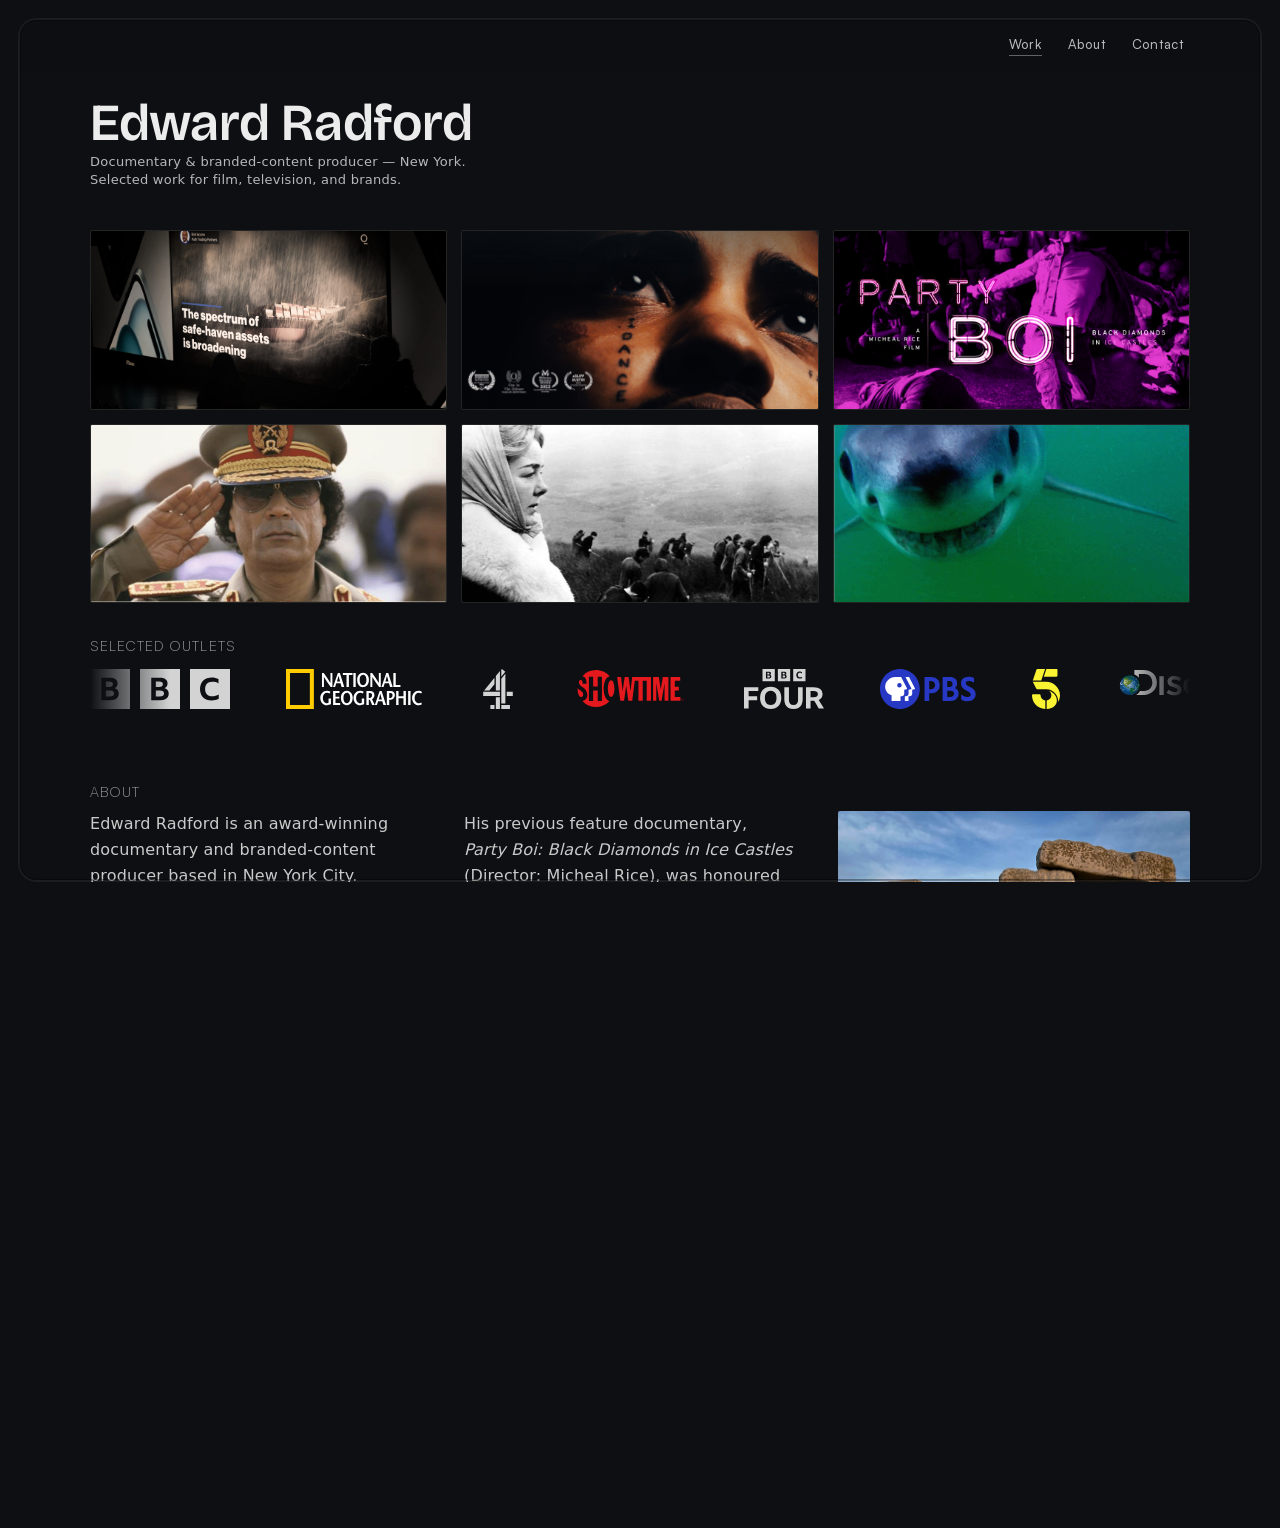
==== index.html @ fe296f5e "Add SEO basics: meta tags, OG card, favicon, sitemap, robots, Schema.org - Title tag now descriptive" ====
<!doctype html>
<html lang="en">
<head>
  <meta charset="utf-8" />
  <meta name="viewport" content="width=device-width, initial-scale=1" />

  <title>Edward Radford — Documentary &amp; Branded-Content Producer</title>
  <meta name="description" content="Edward Radford is an award-winning documentary and branded-content producer based in New York City. Selected work for BBC, National Geographic, Channel 4, Showtime, PBS, Bloomberg and others.">
  <meta name="author" content="Edward Radford">

  <link rel="canonical" href="https://edwardradford.com/">

  <!-- Open Graph -->
  <meta property="og:type" content="website">
  <meta property="og:site_name" content="Edward Radford">
  <meta property="og:title" content="Edward Radford — Documentary &amp; Branded-Content Producer">
  <meta property="og:description" content="Award-winning documentary and branded-content producer based in New York City. Selected work for BBC, National Geographic, Channel 4, Showtime, PBS, Bloomberg and others.">
  <meta property="og:url" content="https://edwardradford.com/">
  <meta property="og:image" content="https://edwardradford.com/assets/edward-portrait.jpg">
  <meta property="og:image:width" content="2887">
  <meta property="og:image:height" content="2861">
  <meta property="og:image:alt" content="Edward Radford">

  <!-- Twitter / X -->
  <meta name="twitter:card" content="summary_large_image">
  <meta name="twitter:title" content="Edward Radford — Documentary &amp; Branded-Content Producer">
  <meta name="twitter:description" content="Award-winning documentary and branded-content producer based in New York City.">
  <meta name="twitter:image" content="https://edwardradford.com/assets/edward-portrait.jpg">

  <!-- Favicon -->
  <link rel="icon" type="image/svg+xml" href="assets/favicon.svg">

  <!-- Structured data: Person -->
  <script type="application/ld+json">
  {
    "@context": "https://schema.org",
    "@type": "Person",
    "name": "Edward Radford",
    "jobTitle": "Documentary and branded-content producer",
    "url": "https://edwardradford.com/",
    "image": "https://edwardradford.com/assets/edward-portrait.jpg",
    "address": {
      "@type": "PostalAddress",
      "addressLocality": "New York",
      "addressRegion": "NY",
      "addressCountry": "US"
    },
    "sameAs": [
      "https://www.imdb.com/name/nm2208885/",
      "https://www.linkedin.com/in/edward-radford-nyc/"
    ]
  }
  </script>

  <link rel="preconnect" href="https://fonts.googleapis.com">
  <link rel="preconnect" href="https://fonts.gstatic.com" crossorigin>
  <link href="https://fonts.googleapis.com/css2?family=Bricolage+Grotesque:opsz,wght@12..96,200..800&display=swap" rel="stylesheet">
  <link rel="stylesheet" href="site.css" />

</head>

<body>
  <header class="site-header">
    <div class="site-header__inner">
      <nav class="site-nav" aria-label="Primary">
        <a href="#work" class="is-active">Work</a>
        <a href="#about">About</a>
        <a href="#contact">Contact</a>
      </nav>
    </div>
  </header>

  <main class="page">
    <section class="hero" id="work">
      <h1 class="hero-title">Edward Radford</h1>
      <p class="hero-sub">Documentary &amp; branded-content producer — New York.</p>
      <p class="hero-sub">Selected work for film, television, and brands.</p>
    </section>

    <section class="mosaic" id="mosaic" aria-label="Work mosaic"></section>


    <section class="boast" aria-label="Selected outlets">
      <h2 class="section-title">Selected outlets</h2>

      <div class="logo-marquee">
        <div class="logo-marquee__track">
          <ul class="logo-marquee__list" aria-label="Selected outlets list">
            <li><img src="assets/svg/bbc.svg" alt="BBC"></li>
            <li><img class="logo--keep-color" src="assets/svg/nat-geo.svg" alt="National Geographic"></li>
            <li><img src="assets/svg/channel4.svg" alt="Channel 4"></li>
            <li><img class="logo--keep-color" src="assets/svg/showtime.svg" alt="Showtime"></li>
            <li><img src="assets/svg/bbc-four.svg" alt="BBC Four"></li>
            <li><img class="logo--keep-color" src="assets/svg/pbs.svg" alt="PBS"></li>
            <li><img class="logo--keep-color" src="assets/svg/channel-5-uk.svg" alt="Channel 5"></li>
            <li><img class="logo--keep-color" src="assets/svg/discovery.svg" alt="Discovery"></li>
            <li><img class="logo--sm" src="assets/svg/abc-australia.svg" alt="ABC Australia"></li>
            <li><img src="assets/svg/bloomberg.svg" alt="Bloomberg"></li>
          </ul>
          <ul class="logo-marquee__list" aria-hidden="true">
            <li><img src="assets/svg/bbc.svg" alt=""></li>
            <li><img class="logo--keep-color" src="assets/svg/nat-geo.svg" alt=""></li>
            <li><img src="assets/svg/channel4.svg" alt=""></li>
            <li><img class="logo--keep-color" src="assets/svg/showtime.svg" alt=""></li>
            <li><img src="assets/svg/bbc-four.svg" alt=""></li>
            <li><img class="logo--keep-color" src="assets/svg/pbs.svg" alt=""></li>
            <li><img class="logo--keep-color" src="assets/svg/channel-5-uk.svg" alt=""></li>
            <li><img class="logo--keep-color" src="assets/svg/discovery.svg" alt=""></li>
            <li><img class="logo--sm" src="assets/svg/abc-australia.svg" alt=""></li>
            <li><img src="assets/svg/bloomberg.svg" alt=""></li>
          </ul>
        </div>
      </div>
    </section>

    <section class="section" id="about">
      <h2 class="section-title">About</h2>

      <div class="about-layout">
        <div class="about-text about-columns">
          <p class="section-body">Edward Radford is an award-winning documentary and branded-content producer based in New York City.</p>

          <p class="section-body">Most recently, his creative for Bloomberg Media Studios was recognized by the Financial Communications Society with its Gold Award for Best Branded Content.</p>

          <p class="section-body">He produced <em>BLACK AS U R</em> (Executive Producer: Billy Porter), Micheal Rice’s kaleidoscopic journey through the fault lines of race, gender and sexuality in America. The film received, among other honours, the inaugural Out in the Silence Award at Frameline 46, the ’Panavision Award for Outstanding Feature’  at the 4th Micheaux Film Festival, and the Chevrolet Changemaker Award at the 34th NewFest Film Festival.</p>

          <p class="section-body">His previous feature documentary, <em>Party Boi: Black Diamonds in Ice Castles</em> (Director: Micheal Rice), was honoured with the Programmers’ Award for Best Documentary Feature at the 28th Pan-African Arts &amp; Film Festival, as well as a Mayoral Citation from the City of Baltimore.</p>

          <p class="section-body">Prior to focusing on producing, he was one of London’s first-call editors and a sought-after director of photography. He edited the BBC4 <em>Storyville</em> feature documentaries <em>Black Beach</em> and <em>Mad Dog</em> (Director: Christopher Olgiati). <em>Endgames of a Psychopath</em> (Channel 4, Director: Paddy Wivell), which he both photographed and edited, received a five-star review from <em>The Times</em>.</p>
        </div>

        <figure class="about-portrait">
          <img src="assets/edward-portrait.jpg" alt="Edward Radford at Stonehenge">
        </figure>
      </div>
    </section>

    <section class="section" id="contact">
      <h2 class="section-title">Contact</h2>
      <ul class="contact-list" aria-label="Profile links">
        <li><a href="https://www.imdb.com/name/nm2208885/" target="_blank" rel="noopener noreferrer">IMDb</a></li>
        <li><a href="https://www.linkedin.com/in/edward-radford-nyc/" target="_blank" rel="noopener noreferrer">LinkedIn</a></li>
      </ul>
    </section>
  </main>

  <script src="mosaic.js"></script>

 <script>
  (() => {
    const navLinks = Array.from(document.querySelectorAll('.site-nav a[href^="#"]'));
    const sections = navLinks
      .map(a => document.querySelector(a.getAttribute("href")))
      .filter(Boolean);

    if (!navLinks.length || !sections.length) return;

    const setActive = (id) => {
      navLinks.forEach(a => {
        a.classList.toggle("is-active", a.getAttribute("href") === `#${id}`);
      });
    };

    // Force scroll + immediate highlight on click
    navLinks.forEach(a => {
      a.addEventListener("click", (e) => {
        const sel = a.getAttribute("href");
        const target = document.querySelector(sel);
        if (!target) return;

        e.preventDefault();
        setActive(target.id); // <-- immediate
        target.scrollIntoView({ behavior: "smooth", block: "start" });
        history.pushState(null, "", sel);
      });
    });

    // Observer updates highlight while scrolling
    const io = new IntersectionObserver((entries) => {
      const visible = entries
        .filter(e => e.isIntersecting)
        .sort((a,b) => b.intersectionRatio - a.intersectionRatio)[0];

      if (visible?.target?.id) setActive(visible.target.id);
    }, {
      threshold: [0.05, 0.15, 0.3],
      rootMargin: "-15% 0px -70% 0px"
    });

    sections.forEach(s => io.observe(s));

    // initial state based on hash or default
    const initial = (location.hash && document.querySelector(location.hash)?.id) || sections[0].id;
    setActive(initial);
  })();
</script>

<div class="clip-modal" id="clipModal" aria-hidden="true">
  <div class="clip-backdrop" data-clip-close></div>

  <div class="clip-panel" role="dialog" aria-modal="true" aria-label="Clip">
    <button class="clip-x" type="button" aria-label="Close clip" data-clip-close>X</button>
    <div class="clip-media" id="clipMedia"></div>
  </div>
</div>

</body>
</html>
---- site.css ----
/* ==========================================================================
   Edward Radford — site.css (cleaned + conflict-free, Dec 2025)
   Mosaic tiles + spill-down drawers + sticky nav + inset matte frame
   ========================================================================== */

/* -----------------------------
   Klim trial fonts — for design exploration only.
   DO NOT deploy to live site; trial licence forbids production use.
   Remove these @font-face blocks before pushing to GitHub.
   ----------------------------- */
@font-face{
  font-family: "Test Untitled Sans";
  src: url("assets/fonts/trials/test-untitled-sans-vf-roman.woff2") format("woff2-variations");
  font-weight: 100 900;
  font-style: normal;
  font-display: swap;
}
@font-face{
  font-family: "Test Untitled Sans";
  src: url("assets/fonts/trials/test-untitled-sans-vf-italic.woff2") format("woff2-variations");
  font-weight: 100 900;
  font-style: italic;
  font-display: swap;
}
@font-face{
  font-family: "Test Family";
  src: url("assets/fonts/trials/test-family-vf-roman.woff2") format("woff2-variations");
  font-weight: 100 900;
  font-style: normal;
  font-display: swap;
}
@font-face{
  font-family: "Test Family";
  src: url("assets/fonts/trials/test-family-vf-italic.woff2") format("woff2-variations");
  font-weight: 100 900;
  font-style: italic;
  font-display: swap;
}
@font-face{
  font-family: "Test Geograph";
  src: url("assets/fonts/trials/test-geograph-vf-roman.woff2") format("woff2-variations");
  font-weight: 100 900;
  font-style: normal;
  font-display: swap;
}
@font-face{
  font-family: "Test Geograph";
  src: url("assets/fonts/trials/test-geograph-vf-italic.woff2") format("woff2-variations");
  font-weight: 100 900;
  font-style: italic;
  font-display: swap;
}
@font-face{
  font-family: "Test Die Grotesk";
  src: url("assets/fonts/trials/test-die-grotesk-vf-roman.woff2") format("woff2-variations");
  font-weight: 100 900;
  font-style: normal;
  font-display: swap;
}
@font-face{
  font-family: "Test Die Grotesk";
  src: url("assets/fonts/trials/test-die-grotesk-vf-italic.woff2") format("woff2-variations");
  font-weight: 100 900;
  font-style: italic;
  font-display: swap;
}

/* Söhne — static individual weights (no variable trial available) */
@font-face{
  font-family: "Test Söhne";
  src: url("assets/fonts/trials/test-soehne-extraleicht.woff2") format("woff2");
  font-weight: 200;
  font-style: normal;
  font-display: swap;
}
@font-face{
  font-family: "Test Söhne";
  src: url("assets/fonts/trials/test-soehne-leicht.woff2") format("woff2");
  font-weight: 300;
  font-style: normal;
  font-display: swap;
}
@font-face{
  font-family: "Test Söhne";
  src: url("assets/fonts/trials/test-soehne-buch.woff2") format("woff2");
  font-weight: 400;
  font-style: normal;
  font-display: swap;
}
@font-face{
  font-family: "Test Söhne";
  src: url("assets/fonts/trials/test-soehne-kraftig.woff2") format("woff2");
  font-weight: 500;
  font-style: normal;
  font-display: swap;
}
@font-face{
  font-family: "Test Söhne";
  src: url("assets/fonts/trials/test-soehne-halbfett.woff2") format("woff2");
  font-weight: 600;
  font-style: normal;
  font-display: swap;
}
@font-face{
  font-family: "Test Söhne";
  src: url("assets/fonts/trials/test-soehne-dreiviertelfett.woff2") format("woff2");
  font-weight: 700;
  font-style: normal;
  font-display: swap;
}

/* Founders Grotesk — display version, static individual weights */
@font-face{
  font-family: "Test Founders Grotesk";
  src: url("assets/fonts/trials/test-founders-grotesk-regular.woff2") format("woff2");
  font-weight: 400;
  font-style: normal;
  font-display: swap;
}
@font-face{
  font-family: "Test Founders Grotesk";
  src: url("assets/fonts/trials/test-founders-grotesk-medium.woff2") format("woff2");
  font-weight: 500;
  font-style: normal;
  font-display: swap;
}
@font-face{
  font-family: "Test Founders Grotesk";
  src: url("assets/fonts/trials/test-founders-grotesk-semibold.woff2") format("woff2");
  font-weight: 600;
  font-style: normal;
  font-display: swap;
}
@font-face{
  font-family: "Test Founders Grotesk";
  src: url("assets/fonts/trials/test-founders-grotesk-bold.woff2") format("woff2");
  font-weight: 700;
  font-style: normal;
  font-display: swap;
}

/* -----------------------------
   Fonts (self-hosted, variable WOFF2)
   ----------------------------- */
@font-face{
  font-family: "Satoshi";
  src: url("assets/fonts/Satoshi_Complete/Fonts/WEB/fonts/Satoshi-Variable.woff2") format("woff2-variations");
  font-weight: 300 900;
  font-style: normal;
  font-display: swap;
}

@font-face{
  font-family: "Satoshi";
  src: url("assets/fonts/Satoshi_Complete/Fonts/WEB/fonts/Satoshi-VariableItalic.woff2") format("woff2-variations");
  font-weight: 300 900;
  font-style: italic;
  font-display: swap;
}

@font-face{
  font-family: "General Sans";
  src: url("assets/fonts/GeneralSans_Complete/Fonts/WEB/fonts/GeneralSans-Variable.woff2") format("woff2-variations");
  font-weight: 200 700;
  font-style: normal;
  font-display: swap;
}

@font-face{
  font-family: "General Sans";
  src: url("assets/fonts/GeneralSans_Complete/Fonts/WEB/fonts/GeneralSans-VariableItalic.woff2") format("woff2-variations");
  font-weight: 200 700;
  font-style: italic;
  font-display: swap;
}

:root{
  --bg: #0e0f12;
  --ink: rgba(255,255,255,.92);
  --muted: rgba(255,255,255,.70);

  --line: rgba(255,255,255,.10);
  --lineSoft: rgba(255,255,255,.06);
  --glow: rgba(255,255,255,.18);

  --radius: 18px;
  --tileRadius: 2px;

  /* divider fade */
  --ruleA: rgba(255,255,255,.06);
  --ruleB: rgba(255,255,255,0);
}

/* Base */
html, body{
  background: var(--bg);
  color: var(--ink);
}

html{ scroll-behavior: smooth; }

body{
  margin: 0;
  padding: 18px; /* matches frame inset */
  font-family: ui-sans-serif, system-ui, -apple-system, Segoe UI, Roboto, Helvetica, Arial;
  letter-spacing: .01em;
}

/* Inset “matte” frame ON TOP */
body::after{
  content:"";
  position: fixed;
  inset: 18px;
  border-radius: var(--radius);
  pointer-events: none;
  z-index: 9999;

  box-shadow:
    0 0 0 9999px var(--bg),                 /* matte */
    inset 0 0 0 1px rgba(255,255,255,.08),  /* inner highlight */
    inset 0 0 0 2px rgba(0,0,0,.35);        /* subtle depth */
  border: 1px solid rgba(255,255,255,.06);
}

/* Keep anchor targets from hiding under sticky header */
#work, #about, #contact{ scroll-margin-top: 92px; }

/* Page width (aligns nav + mosaic) */
.page{
  max-width: 1100px;
  margin: 0 auto;
}

/* =========================================================================
   Sticky header (right-aligned nav)
   ========================================================================= */
.site-header{
  position: sticky;
  top: 18px;   /* match your inset/padding */
  z-index: 40;

  width: 100%;
  margin: 0 0 8px;
  padding: 12px 0;

  background: rgba(14,15,18,.70);
  backdrop-filter: blur(10px);
  -webkit-backdrop-filter: blur(10px);

  border: 0;           /* no box border */
  border-radius: 0;    /* no rounding */
}

.site-header__inner{
  max-width: 1100px;
  margin: 0 auto;
  display: flex;
  align-items: center;
  justify-content: flex-end;
  padding: 0; /* aligns right edge with mosaic */
}

.site-nav{
  display: flex;
  gap: 14px;
}

.site-nav a{
  font-family: "Satoshi", system-ui, -apple-system, "SF Pro Display", Helvetica, Arial, sans-serif;
  color: rgba(255,255,255,.72);
  text-decoration: none;
  font-size: 13px;
  font-weight: 450;
  letter-spacing: .06em;
  padding: 6px 6px;
  border-radius: 10px;
  position: relative;
}

.site-nav a:hover,
.site-nav a:focus-visible{
  color: rgba(255,255,255,.92);
  outline: none;
  background: rgba(255,255,255,.06);
}

/* Active nav underline (subtle) */
.site-nav a.is-active::after{
  content:"";
  position: absolute;
  left: 6px;
  right: 6px;
  bottom: 3px;
  height: 1px;
  background: rgba(255,255,255,.35);
}

/* =========================================================================
   Slim hero
   ========================================================================= */
.hero{
  padding: 18px 0 10px;
}

.hero-title{
  /* "Test Founders Grotesk" loads locally only (trial — gitignored).
     Live site falls through to Bricolage Grotesque (Google Fonts). */
  font-family: "Test Founders Grotesk", "Bricolage Grotesque", system-ui, -apple-system, "SF Pro Display", Helvetica, Arial, sans-serif;
  font-size: clamp(36px, 5.5vw, 52px);
  font-weight: 600;
  font-style: normal;
  letter-spacing: -.005em;
  line-height: 1.0;
  margin: 0 0 4px;
}

.hero-sub{
  margin: 0;
  color: rgba(255,255,255,.70);
  font-size: 13px;
  letter-spacing: .02em;
  line-height: 1.35;
}

/* =========================================================================
   Mosaic grid
   ========================================================================= */
.mosaic{
  max-width: 1100px;
  margin: 0 auto;
  padding: 32px 0 10px;

  display: grid;
  grid-template-columns: repeat(3, 1fr);
  gap: 14px;
}

.tile{
  position: relative;
  display: block;
  border-radius: var(--tileRadius);
  overflow: hidden;
  text-decoration: none;
  color: var(--ink);

  background: #111;
  border: 1px solid rgba(255,255,255,.08);
  aspect-ratio: 2 / 1;

  transform: none; /* no “breathing” */
  transition: border-color 180ms ease;
}

.tile:hover{ border-color: rgba(255,255,255,.16); }

.tile[aria-expanded="true"]{
  border-color: rgba(255,255,255,.32);
  box-shadow:
    0 0 0 1px rgba(255,255,255,.18),
    0 0 26px var(--glow),
    0 22px 70px rgba(0,0,0,.62);
}

.tile:focus-visible{
  outline: 2px solid rgba(255,255,255,.60);
  outline-offset: 3px;
}

.tile-img{
  position: absolute;
  inset: 0;
  background-size: cover;
  background-position: center;
  filter: saturate(1) contrast(1); /* neutral */
  transform: none;
}

/* Optional overlay/text (currently off; you’ll bake into GIFs) */
.tile-shade{ display:none; }
.tile-meta{ display:none; }

/* =========================================================================
   Drawer (spill-down)
   ========================================================================= */
.drawer{
  grid-column: 1 / -1;
  border-radius: var(--radius);
  border: 1px solid var(--line);
  background: linear-gradient(180deg, rgba(255,255,255,.06), rgba(255,255,255,.035));
  overflow: hidden;

  max-height: 0;
  opacity: 0;
  transform: translateY(-8px);
  transition:
    max-height 280ms ease,
    opacity 220ms ease,
    transform 220ms ease;
  position: relative;
}

.drawer.is-open{
  max-height: 1400px;
  opacity: 1;
  transform: translateY(0);
}

.drawer-inner{
  display: block;
  padding: 18px 18px 16px;
  position: relative;
}

/* Drawer title (Satoshi headings consistency) */
.drawer-title{
  font-family: "Satoshi", system-ui, -apple-system, "SF Pro Display", Helvetica, Arial, sans-serif;
  margin: 0 0 12px;
  font-size: 24px;
  font-weight: 300;
  letter-spacing: .02em;
  text-shadow: 0 0 18px rgba(255,255,255,.10);
}

/* Drawer columns (adaptive) */
.drawer-cols{
  display: grid;
  gap: 12px 14px;
}

.drawer-cols.cols-1{ grid-template-columns: 1fr; }
.drawer-cols.cols-2{ grid-template-columns: 0.9fr 1.1fr; }
.drawer-cols.cols-3{ grid-template-columns: 0.9fr 1.2fr 1fr; }

.drawer-panel{
  border: 0;
  border-radius: 0;
  background: transparent;
  padding: 6px 0 0;
}

.panel-title{
  font-family: "Satoshi", system-ui, -apple-system, "SF Pro Display", Helvetica, Arial, sans-serif;
  font-size: 12px;
  text-transform: uppercase;
  letter-spacing: .08em;
  color: rgba(255,255,255,.50);
  margin-bottom: 8px;
}

/* Subtle vertical dividers between panels (desktop only) */
@media (min-width: 901px){
  .drawer-cols{ gap: 0; }
  .drawer-panel{ padding: 6px 16px 0; }
  .drawer-panel + .drawer-panel{ border-left: 1px solid rgba(255,255,255,.10); }
  .drawer-panel:first-child{ padding-left: 0; }
  .drawer-panel:last-child{ padding-right: 0; }
}

/* =========================================================================
   Left meta + broadcaster logos
   ========================================================================= */
.meta-stack{
  display: flex;
  flex-direction: column;
  gap: 10px;
  align-items: flex-start;
}

.broadcaster-logos{
  display: flex;
  gap: 12px;
  align-items: center;
  flex-wrap: wrap;
}

.broadcaster-logo{
  display: block;
  height: 35px;
  width: auto;
  max-width: 180px;
  object-fit: contain;
  opacity: .92;
}

/* Per-logo sizing modifiers */
.broadcaster-logo.logo--xs{ height: 22px; max-width: 130px; }
.broadcaster-logo.logo--sm{ height: 26px; max-width: 150px; }
.broadcaster-logo.logo--lg{ height: 40px; max-width: 200px; }


.meta-row{
  display: flex;
  align-items: baseline;
  gap: 8px;
  color: rgba(255,255,255,.80);
  font-size: 14px;
}
.meta-item{
  color: rgba(255,255,255,.88);
  font-size: 14px;
}
.meta-dot{
  color: rgba(255,255,255,.35);
}

/* =========================================================================
   Credits
   ========================================================================= */
.credits{
  margin-top: 12px;
  padding-top: 0;
  border-top: 0;
}

.credit{ margin-top: 10px; }

.credit-k{
  font-family: "Satoshi", system-ui, -apple-system, "SF Pro Display", Helvetica, Arial, sans-serif;
  font-size: 12px;
  text-transform: uppercase;
  letter-spacing: .08em;
  color: rgba(255,255,255,.50);
  margin-bottom: 4px;
}

.credit-v{
  font-size: 14px;
  line-height: 1.35;
  color: rgba(255,255,255,.90);
}

.credit-v .credit-line{
  margin: 2px 0;
  line-height: 1.2;
}
.credit-v .credit-line:first-child{ margin-top: 0; }

/* =========================================================================
   Awards / Press lists (fade dividers)
   ========================================================================= */
.drawer-list{
  margin: 6px 0 0;
  padding-left: 0;
  list-style: none;
}

/* remove legacy borders */
.drawer-list li{ border-top: 0 !important; }

.drawer-list > li{
  position: relative;
  padding: 10px 0;
}

.drawer-list > li::before{
  content: "";
  position: absolute;
  left: 0;
  right: 0;
  top: 0;
  height: 1px;
  background: linear-gradient(to right, var(--ruleA) 0%, var(--ruleA) 55%, var(--ruleB) 100%);
  opacity: 0;
}

/* Normal lists: show divider except first item */
.drawer-list > li:not(:first-child)::before{ opacity: 1; }
.drawer-list > li:first-child{ padding-top: 2px; }

.list-top{
  color: rgba(255,255,255,.92);
  font-size: 14px;
  line-height: 1.25;
}
.list-sub{
  color: rgba(255,255,255,.65);
  font-size: 13px;
  margin-top: 3px;
}

/* Links: underline wipe */
.drawer-link{
  color: inherit;
  text-decoration: none;
  display: block;
}

.drawer-link .list-top{
  display: inline;
  background-image: linear-gradient(currentColor, currentColor);
  background-repeat: no-repeat;
  background-position: 0 100%;
  background-size: 0% 1px;
  transition: background-size 260ms ease;
  padding-bottom: 2px;
}

.drawer-link:hover .list-top,
.drawer-link:focus-visible .list-top{
  background-size: 100% 1px;
}

.drawer-empty{
  color: rgba(255,255,255,.65);
  padding-top: 4px;
}

/* Awards: nested list (no dividers between awards) */
.sublist{
  margin: 4px 0 0;
  padding-left: 18px;
  list-style: disc;
}

.sublist li{
  margin: 3px 0;
  color: rgba(255,255,255,.70);
  line-height: 1.15;
  font-size: 13px;
}
.sublist li::before{ display: none !important; }

/* =========================================================================
   Press-wide (no awards, lots of press)
   - Press panel spans two columns
   - Press list is a true 2-column grid
   - Dividers start from row 2 (items 3+) to avoid “widow” line
   ========================================================================= */

@media (min-width: 901px){
  .drawer-cols.press-wide-layout .press-panel.press-wide{
    grid-column: 2 / -1;
  }

  .press-cols{
    display: grid;
    grid-template-columns: repeat(2, minmax(0, 1fr));
    gap: 22px;
  }

  .press-col{
    margin: 0;
    padding: 0;
    list-style: none;
  }
}

/* =========================================================================
   Drawer footer / close
   ========================================================================= */

   .drawer-footer{
  margin-top: 10px;
  display: flex;
  justify-content: space-between;
  align-items: center;
  gap: 12px;
}

.drawer-close{
  font-family: "Satoshi", system-ui, -apple-system, "SF Pro Display", Helvetica, Arial, sans-serif;
  background: transparent;
  border: 0;
  padding: 0;
  color: rgba(255,255,255,.70);
  font-size: 14px;
  letter-spacing: .12em;
  cursor: pointer;
  margin-left: auto;
}

.clip-btn{
  background: transparent;
  border: 1px solid rgba(255,255,255,.14);
  color: rgba(255,255,255,.78);
  padding: 8px 12px;
  border-radius: 12px;
  font-family: "Satoshi", system-ui, -apple-system, Helvetica, Arial, sans-serif;
  font-weight: 650;
  font-size: 12px;
  letter-spacing: .10em;
  text-transform: uppercase;
  cursor: pointer;
  text-decoration: none;
  display: inline-flex;
  align-items: center;
  gap: 6px;
}

.clip-btn:hover{
  border-color: rgba(255,255,255,.24);
  color: rgba(255,255,255,.92);
  box-shadow: 0 0 0 1px rgba(255,255,255,.06);
}

.clip-btn:focus-visible{
  outline: 2px solid rgba(255,255,255,.55);
  outline-offset: 3px;
  border-radius: 12px;
}



.drawer-close:hover{ color: rgba(255,255,255,.92); }

.drawer-close:focus-visible{
  outline: 2px solid rgba(255,255,255,.55);
  outline-offset: 3px;
  border-radius: 6px;
}

/* =========================================================================
   Drawer content reveal (filmic stagger) + scanner pass
   ========================================================================= */
.drawer .drawer-title,
.drawer .drawer-panel,
.drawer .drawer-actions{
  opacity: 0;
  transform: translateY(10px);
}

.drawer.is-open .drawer-title{
  animation: riseFade 340ms ease-out 40ms forwards;
}

.drawer.is-open .drawer-panel:nth-child(1){ animation: riseFade 360ms ease-out 90ms forwards; }
.drawer.is-open .drawer-panel:nth-child(2){ animation: riseFade 360ms ease-out 140ms forwards; }
.drawer.is-open .drawer-panel:nth-child(3){ animation: riseFade 360ms ease-out 190ms forwards; }

.drawer.is-open .drawer-actions{ animation: riseFade 360ms ease-out 240ms forwards; }

.drawer.is-open .drawer-list > li{
  opacity: 0;
  transform: translateY(8px);
  animation: riseFade 360ms ease-out forwards;
}

.drawer.is-open .drawer-list > li:nth-child(1){ animation-delay: 180ms; }
.drawer.is-open .drawer-list > li:nth-child(2){ animation-delay: 210ms; }
.drawer.is-open .drawer-list > li:nth-child(3){ animation-delay: 240ms; }
.drawer.is-open .drawer-list > li:nth-child(4){ animation-delay: 270ms; }
.drawer.is-open .drawer-list > li:nth-child(5){ animation-delay: 300ms; }
.drawer.is-open .drawer-list > li:nth-child(6){ animation-delay: 330ms; }
.drawer.is-open .drawer-list > li:nth-child(7){ animation-delay: 360ms; }
.drawer.is-open .drawer-list > li:nth-child(8){ animation-delay: 390ms; }
.drawer.is-open .drawer-list > li:nth-child(9){ animation-delay: 420ms; }
.drawer.is-open .drawer-list > li:nth-child(10){ animation-delay: 450ms; }

@keyframes riseFade{
  from { opacity: 0; transform: translateY(10px); }
  to   { opacity: 1; transform: translateY(0); }
}

/* Scanner pass */
.drawer::before{
  content: "";
  position: absolute;
  inset: 0;
  pointer-events: none;
  background: linear-gradient(
    110deg,
    transparent 0%,
    rgba(255,255,255,.00) 35%,
    rgba(255,255,255,.10) 46%,
    rgba(255,255,255,.00) 58%,
    transparent 100%
  );
  transform: translateX(-60%) skewX(-12deg);
  opacity: 0;
}

.drawer.is-open::before{
  opacity: 1;
  animation: scannerPass 720ms ease-out 60ms forwards;
}

@keyframes scannerPass{
  0%   { transform: translateX(-60%) skewX(-12deg); opacity: 0; }
  15%  { opacity: .65; }
  70%  { opacity: .35; }
  100% { transform: translateX(60%) skewX(-12deg); opacity: 0; }
}

/* Reduced motion */
@media (prefers-reduced-motion: reduce){
  html{ scroll-behavior: auto; }
  .drawer *{ animation: none !important; transition: none !important; }
  .drawer .drawer-title,
  .drawer .drawer-panel,
  .drawer .drawer-actions{ opacity: 1; transform: none; }
  .drawer::before{ display: none; }
}

/* =========================================================================
   About: text in 2 internal columns + portrait as the third column
   ========================================================================= */
.about-layout{
  display: grid;
  grid-template-columns: 2fr 1fr;
  gap: 44px;
  align-items: start;
  margin-top: 10px;
}

.about-columns{
  column-count: 2;
  column-gap: 44px;
}

.about-columns .section-body{
  max-width: none;
  break-inside: avoid;
  -webkit-column-break-inside: avoid;
  margin-top: 12px;
}

.about-columns .section-body:first-child{ margin-top: 0; }

.about-portrait{
  margin: 0;
}

.about-portrait img{
  display: block;
  width: 100%;
  height: auto;
  border-radius: 2px;
}

@media (max-width: 900px){
  .about-layout{ grid-template-columns: 1fr; gap: 22px; }
  .about-columns{ column-count: 1; }
}

/* =========================================================================
   Sections + “Selected outlets” strip (clean list with dots)
   ========================================================================= */
.section{
  padding: 34px 0 22px;
}

.section-title{
  font-family: "Satoshi", system-ui, -apple-system, "SF Pro Display", Helvetica, Arial, sans-serif;
  margin: 0 0 10px;
  font-size: 14px;
  font-weight: 300;
  text-transform: uppercase;
  letter-spacing: .08em;
  color: rgba(255,255,255,.55);
}

.section-body{
  margin: 0;
  color: rgba(255,255,255,.78);
  line-height: 1.6;
  max-width: none;
}

.section + .section{ margin-top: 18px; }

/* =========================================================================
   Contact list (IMDb · LinkedIn etc.)
   ========================================================================= */
.contact-list{
  margin: 10px 0 0;
  padding: 0;
  list-style: none;
  display: flex;
  flex-wrap: wrap;
  align-items: center;
  font-size: 14px;
  letter-spacing: .04em;
}

.contact-list li{
  display: inline-flex;
  align-items: center;
}

.contact-list li + li::before{
  content: "\00B7";
  color: rgba(255,255,255,.28);
  margin: 0 12px;
}

.contact-list a{
  color: rgba(255,255,255,.78);
  text-decoration: none;
  background-image: linear-gradient(currentColor, currentColor);
  background-repeat: no-repeat;
  background-position: 0 100%;
  background-size: 0% 1px;
  transition: background-size 260ms ease, color 180ms ease;
  padding-bottom: 2px;
}

.contact-list a:hover,
.contact-list a:focus-visible{
  color: rgba(255,255,255,.95);
  background-size: 100% 1px;
  outline: none;
}

.boast{
  padding: 18px 0 6px;
  margin-top: 6px;
  margin-bottom: 34px;
}

/* =========================================================================
   Logo marquee (Selected outlets — slow infinite slider)
   ========================================================================= */
.logo-marquee{
  position: relative;
  margin: 14px 0 0;
  overflow: hidden;
  /* Edge fades so logos enter/exit gracefully */
  -webkit-mask-image: linear-gradient(90deg, transparent 0, black 80px, black calc(100% - 80px), transparent 100%);
          mask-image: linear-gradient(90deg, transparent 0, black 80px, black calc(100% - 80px), transparent 100%);
}

.logo-marquee__track{
  display: flex;
  width: max-content;
  animation: logo-scroll 45s linear infinite;
}

.logo-marquee__list{
  display: flex;
  align-items: center;
  gap: 56px;
  margin: 0;
  padding: 0 56px 0 0;   /* matches gap so the seam between copies is invisible */
  list-style: none;
  flex-shrink: 0;
}

.logo-marquee__list li{
  display: inline-flex;
  align-items: center;
  flex-shrink: 0;
}

.logo-marquee:hover .logo-marquee__track,
.logo-marquee:focus-within .logo-marquee__track{
  animation-play-state: paused;
}

@keyframes logo-scroll{
  from { transform: translateX(0); }
  to   { transform: translateX(-50%); }
}

@media (prefers-reduced-motion: reduce){
  .logo-marquee__track{ animation: none; }
}

/* =========================================================================
   Responsive
   ========================================================================= */
@media (max-width: 900px){
  .mosaic{
    grid-template-columns: repeat(2, 1fr);
  }
}

@media (max-width: 520px){
  .mosaic{
    grid-template-columns: 1fr;
  }
  .site-header__inner{ justify-content: flex-start; }
}


.logo-marquee img{
  height: 40px;
  width: auto;
  max-width: 280px;
  display: block;
  opacity: .82;
  /* Force monochrome white so simpleicons (black) and Wikipedia (brand-coloured)
     SVGs read consistently on the dark background. */
  filter: brightness(0) invert(1);
}

/* per-logo tweaks for fine-tuning specific marks */
.logo-marquee img.logo--xs{ height: 28px; max-width: 200px; }
.logo-marquee img.logo--sm{ height: 34px; max-width: 240px; }
.logo-marquee img.logo--lg{ height: 48px; max-width: 320px; }

/* Keep brand colour on iconic marks (e.g. NatGeo yellow, Showtime red) */
.logo-marquee img.logo--keep-color{
  filter: none;
  opacity: 1;
}

.press-quote{
  margin-top: 6px;
  color: rgba(255,255,255,.78);
  font-size: 13px;
  line-height: 1.35;
  font-style: italic;
}

.drawer-link.has-quote .list-top{
  color: rgba(255,255,255,.95);
}

.drawer-footer .clip-btn{
  -webkit-appearance: none;
  appearance: none;

  background: transparent;
  border: 1px solid rgba(255,255,255,.14);
  color: rgba(255,255,255,.78);
  padding: 8px 12px;
  border-radius: 12px;

  font-family: "Satoshi", system-ui, -apple-system, Helvetica, Arial, sans-serif;
  font-weight: 650;
  font-size: 12px;
  letter-spacing: .10em;
  text-transform: uppercase;

  cursor: pointer;
  display: inline-flex;
  align-items: center;
  gap: 8px;
}

.drawer-footer .clip-btn:hover{
  border-color: rgba(255,255,255,.24);
  color: rgba(255,255,255,.92);
  box-shadow: 0 0 0 1px rgba(255,255,255,.06);
}


.drawer-footer .clip-btn{
  -webkit-appearance: none;
  appearance: none;

  background: transparent !important;
  border: 1px solid rgba(255,255,255,.14) !important;
  padding: 8px 12px !important;
  border-radius: 12px !important;

  color: rgba(255,255,255,.78);
  font-family: "Satoshi", system-ui, -apple-system, Helvetica, Arial, sans-serif;
  font-weight: 650;
  font-size: 12px;
  letter-spacing: .10em;
  text-transform: uppercase;

  cursor: pointer;
  display: inline-flex;
  align-items: center;
  gap: 8px;
}

.drawer-footer .clip-btn:hover{
  border-color: rgba(255,255,255,.24) !important;
  color: rgba(255,255,255,.92);
  box-shadow: 0 0 0 1px rgba(255,255,255,.06);
}

.clip-btns{
  display: flex;
  gap: 10px;
  flex-wrap: wrap;
}
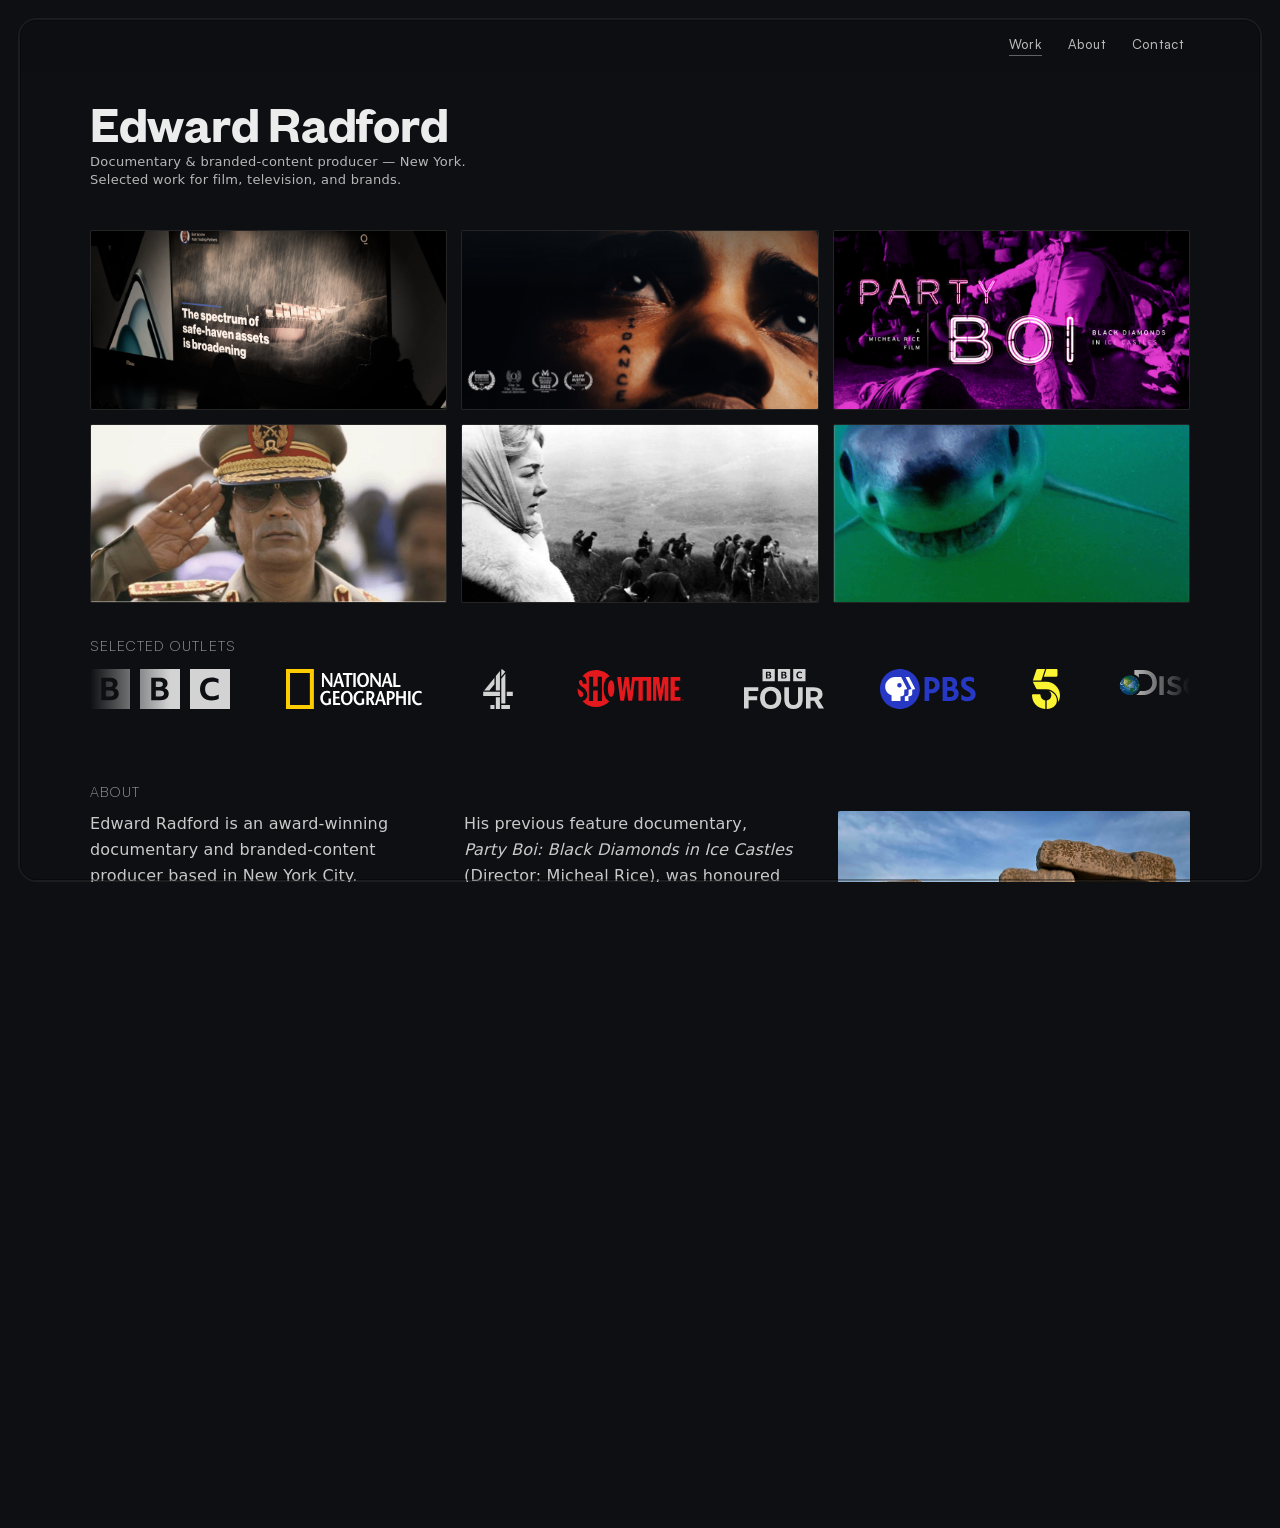
==== commit 87f5a544: "Switch hero to licensed Founders Grotesk Klim Founders Grotesk has been licensed (light, regular, me" ====
--- a/index.html
+++ b/index.html
@@ -52,9 +52,6 @@
   }
   </script>
 
-  <link rel="preconnect" href="https://fonts.googleapis.com">
-  <link rel="preconnect" href="https://fonts.gstatic.com" crossorigin>
-  <link href="https://fonts.googleapis.com/css2?family=Bricolage+Grotesque:opsz,wght@12..96,200..800&display=swap" rel="stylesheet">
   <link rel="stylesheet" href="site.css" />
 
 </head>
--- a/site.css
+++ b/site.css
@@ -135,6 +135,38 @@
   font-family: "Test Founders Grotesk";
   src: url("assets/fonts/trials/test-founders-grotesk-bold.woff2") format("woff2");
   font-weight: 700;
+  font-style: normal;
+  font-display: swap;
+}
+
+/* -----------------------------
+   Founders Grotesk (Klim, licensed) — production hero face
+   ----------------------------- */
+@font-face{
+  font-family: "Founders Grotesk";
+  src: url("assets/fonts/founders-grotesk-light.woff2") format("woff2");
+  font-weight: 300;
+  font-style: normal;
+  font-display: swap;
+}
+@font-face{
+  font-family: "Founders Grotesk";
+  src: url("assets/fonts/founders-grotesk-regular.woff2") format("woff2");
+  font-weight: 400;
+  font-style: normal;
+  font-display: swap;
+}
+@font-face{
+  font-family: "Founders Grotesk";
+  src: url("assets/fonts/founders-grotesk-medium.woff2") format("woff2");
+  font-weight: 500;
+  font-style: normal;
+  font-display: swap;
+}
+@font-face{
+  font-family: "Founders Grotesk";
+  src: url("assets/fonts/founders-grotesk-semibold.woff2") format("woff2");
+  font-weight: 600;
   font-style: normal;
   font-display: swap;
 }
@@ -303,9 +335,7 @@
 }
 
 .hero-title{
-  /* "Test Founders Grotesk" loads locally only (trial — gitignored).
-     Live site falls through to Bricolage Grotesque (Google Fonts). */
-  font-family: "Test Founders Grotesk", "Bricolage Grotesque", system-ui, -apple-system, "SF Pro Display", Helvetica, Arial, sans-serif;
+  font-family: "Founders Grotesk", system-ui, -apple-system, "SF Pro Display", Helvetica, Arial, sans-serif;
   font-size: clamp(36px, 5.5vw, 52px);
   font-weight: 600;
   font-style: normal;
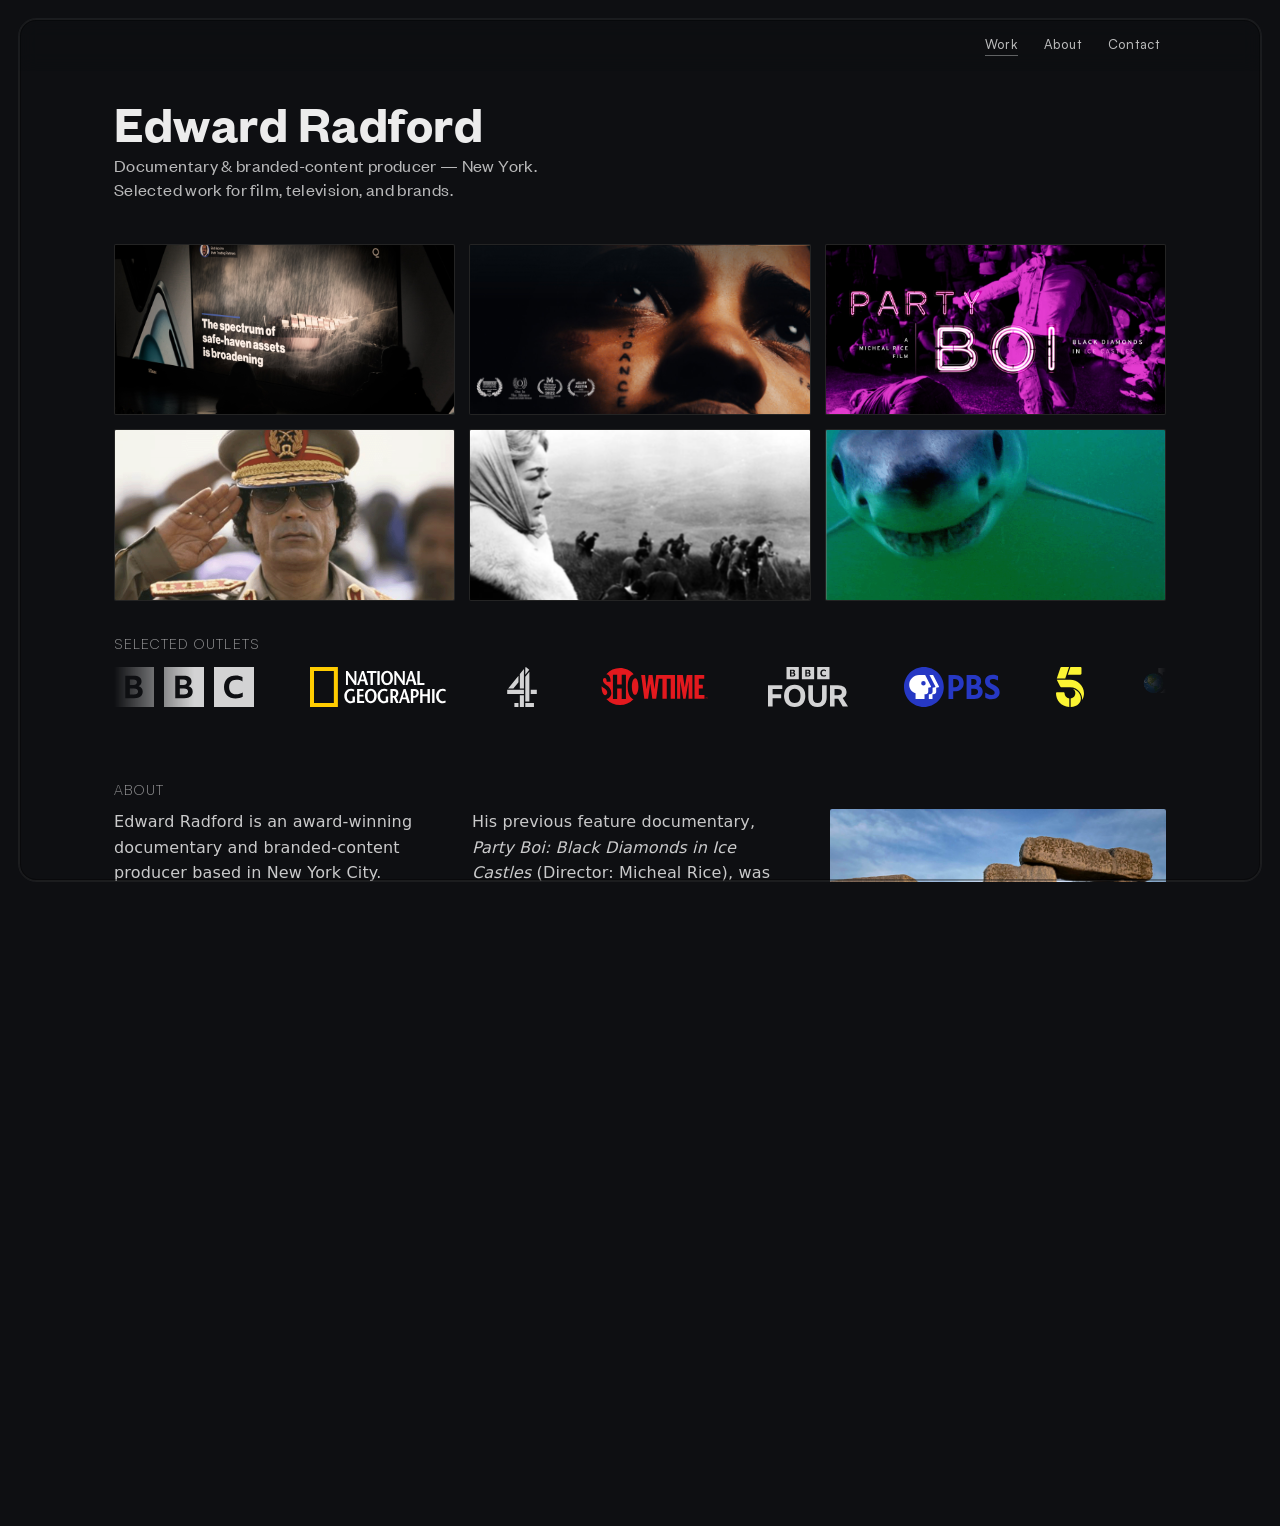
==== commit 28c4c392: "Highlight award names in About prose Wrapped the six award names in <span class="award"> and styled " ====
--- a/index.html
+++ b/index.html
@@ -117,11 +117,11 @@
         <div class="about-text about-columns">
           <p class="section-body">Edward Radford is an award-winning documentary and branded-content producer based in New York City.</p>
 
-          <p class="section-body">Most recently, his creative for Bloomberg Media Studios was recognized by the Financial Communications Society with its Gold Award for Best Branded Content.</p>
-
-          <p class="section-body">He produced <em>BLACK AS U R</em> (Executive Producer: Billy Porter), Micheal Rice’s kaleidoscopic journey through the fault lines of race, gender and sexuality in America. The film received, among other honours, the inaugural Out in the Silence Award at Frameline 46, the ’Panavision Award for Outstanding Feature’  at the 4th Micheaux Film Festival, and the Chevrolet Changemaker Award at the 34th NewFest Film Festival.</p>
-
-          <p class="section-body">His previous feature documentary, <em>Party Boi: Black Diamonds in Ice Castles</em> (Director: Micheal Rice), was honoured with the Programmers’ Award for Best Documentary Feature at the 28th Pan-African Arts &amp; Film Festival, as well as a Mayoral Citation from the City of Baltimore.</p>
+          <p class="section-body">Most recently, his creative for Bloomberg Media Studios was recognized by the Financial Communications Society with its <span class="award">Gold Award for Best Branded Content</span>.</p>
+
+          <p class="section-body">He produced <em>BLACK AS U R</em> (Executive Producer: Billy Porter), Micheal Rice’s kaleidoscopic journey through the fault lines of race, gender and sexuality in America. The film received, among other honours, the inaugural <span class="award">Out in the Silence Award</span> at Frameline 46, the <span class="award">Panavision Award for Outstanding Feature</span> at the 4th Micheaux Film Festival, and the <span class="award">Chevrolet Changemaker Award</span> at the 34th NewFest Film Festival.</p>
+
+          <p class="section-body">His previous feature documentary, <em>Party Boi: Black Diamonds in Ice Castles</em> (Director: Micheal Rice), was honoured with the <span class="award">Programmers’ Award for Best Documentary Feature</span> at the 28th Pan-African Arts &amp; Film Festival, as well as a <span class="award">Mayoral Citation from the City of Baltimore</span>.</p>
 
           <p class="section-body">Prior to focusing on producing, he was one of London’s first-call editors and a sought-after director of photography. He edited the BBC4 <em>Storyville</em> feature documentaries <em>Black Beach</em> and <em>Mad Dog</em> (Director: Christopher Olgiati). <em>Endgames of a Psychopath</em> (Channel 4, Director: Paddy Wivell), which he both photographed and edited, received a five-star review from <em>The Times</em>.</p>
         </div>
--- a/site.css
+++ b/site.css
@@ -261,6 +261,8 @@
 .page{
   max-width: 1100px;
   margin: 0 auto;
+  padding: 0 clamp(12px, 2vw, 24px);
+  box-sizing: border-box;
 }
 
 /* =========================================================================
@@ -289,7 +291,8 @@
   display: flex;
   align-items: center;
   justify-content: flex-end;
-  padding: 0; /* aligns right edge with mosaic */
+  padding: 0 clamp(12px, 2vw, 24px); /* matches .page so nav stays aligned with mosaic */
+  box-sizing: border-box;
 }
 
 .site-nav{
@@ -339,7 +342,7 @@
   font-size: clamp(36px, 5.5vw, 52px);
   font-weight: 600;
   font-style: normal;
-  letter-spacing: -.005em;
+  letter-spacing: .01em;
   line-height: 1.0;
   margin: 0 0 4px;
 }
@@ -347,7 +350,9 @@
 .hero-sub{
   margin: 0;
   color: rgba(255,255,255,.70);
-  font-size: 13px;
+  font-family: "Founders Grotesk", system-ui, -apple-system, "SF Pro Display", Helvetica, Arial, sans-serif;
+  font-size: 18px;
+  font-weight: 400;
   letter-spacing: .02em;
   line-height: 1.35;
 }
@@ -857,6 +862,13 @@
   border-radius: 2px;
 }
 
+/* Highlighted award names within prose */
+.about-text .award{
+  color: rgba(255, 255, 255, 0.95);
+  border-bottom: 1px solid rgba(255, 255, 255, 0.30);
+  padding-bottom: 1px;
+}
+
 @media (max-width: 900px){
   .about-layout{ grid-template-columns: 1fr; gap: 22px; }
   .about-columns{ column-count: 1; }
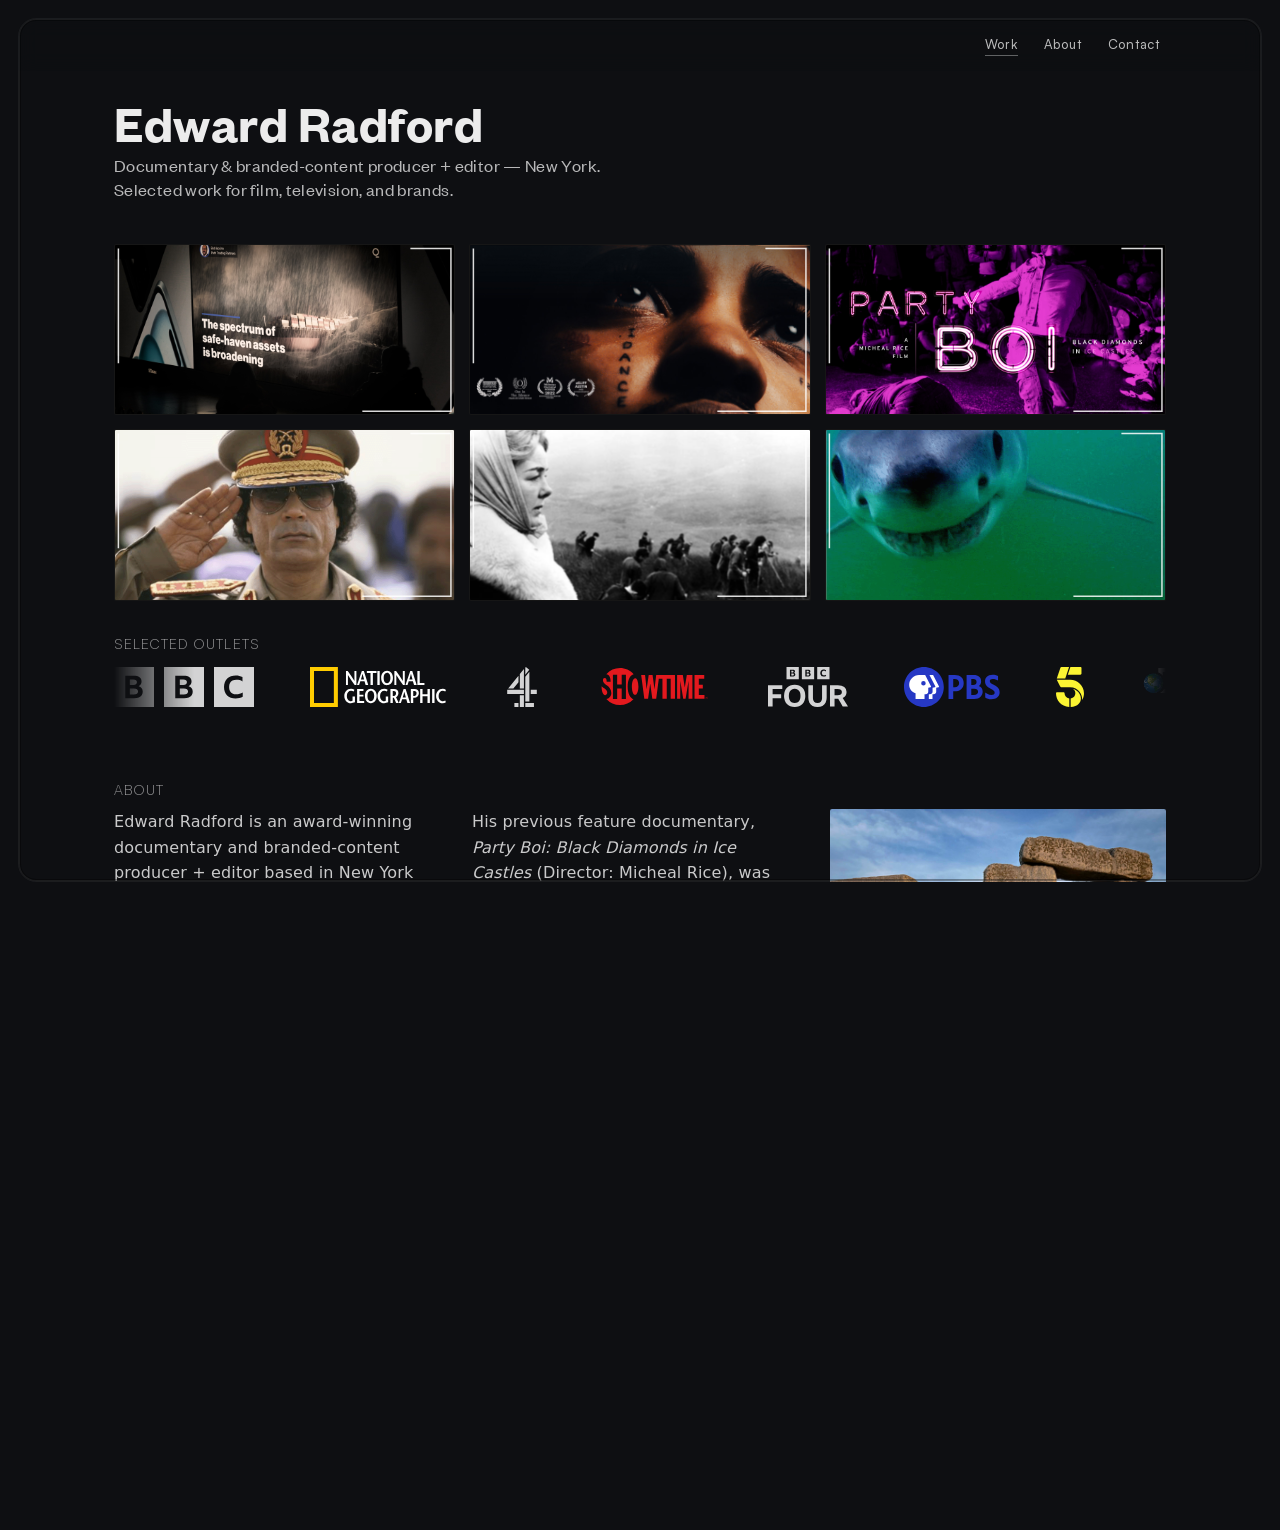
==== commit 02516585: "Hero + About: emphasise "producer + editor" Temporarily positioning Edward as a preditor for current" ====
--- a/index.html
+++ b/index.html
@@ -70,7 +70,7 @@
   <main class="page">
     <section class="hero" id="work">
       <h1 class="hero-title">Edward Radford</h1>
-      <p class="hero-sub">Documentary &amp; branded-content producer — New York.</p>
+      <p class="hero-sub">Documentary &amp; branded-content producer + editor — New York.</p>
       <p class="hero-sub">Selected work for film, television, and brands.</p>
     </section>
 
@@ -115,7 +115,7 @@
 
       <div class="about-layout">
         <div class="about-text about-columns">
-          <p class="section-body">Edward Radford is an award-winning documentary and branded-content producer based in New York City.</p>
+          <p class="section-body">Edward Radford is an award-winning documentary and branded-content producer + editor based in New York City.</p>
 
           <p class="section-body">Most recently, his creative for Bloomberg Media Studios was recognized by the Financial Communications Society with its <span class="award">Gold Award for Best Branded Content</span>.</p>
 
--- a/site.css
+++ b/site.css
@@ -379,19 +379,18 @@
   color: var(--ink);
 
   background: #111;
-  border: 1px solid rgba(255,255,255,.08);
+  border: 1px solid rgba(255,255,255,.02);
   aspect-ratio: 2 / 1;
 
   transform: none; /* no “breathing” */
   transition: border-color 180ms ease;
 }
 
-.tile:hover{ border-color: rgba(255,255,255,.16); }
+.tile:hover{ border-color: rgba(255,255,255,.08); }
 
 .tile[aria-expanded="true"]{
-  border-color: rgba(255,255,255,.32);
+  /* Border stays subtle — the SVG outline (below) is the active cue. */
   box-shadow:
-    0 0 0 1px rgba(255,255,255,.18),
     0 0 26px var(--glow),
     0 22px 70px rgba(0,0,0,.62);
 }
@@ -408,6 +407,37 @@
   background-position: center;
   filter: saturate(1) contrast(1); /* neutral */
   transform: none;
+  transition: transform 480ms cubic-bezier(.2,.7,.2,1), filter 220ms ease;
+}
+
+.tile:hover .tile-img{
+  transform: scale(1.035);
+  filter: saturate(1.12) brightness(1.05) contrast(1.08);
+}
+
+/* Outline that draws in around the perimeter when the tile is active
+   (drawer open) and holds while the drawer remains open. */
+.tile-outline{
+  position: absolute;
+  inset: 0;
+  width: 100%;
+  height: 100%;
+  pointer-events: none;
+  overflow: visible;
+}
+
+.tile-outline rect{
+  fill: none;
+  stroke: rgba(255, 255, 255, 0.85);
+  stroke-width: 1.5;
+  vector-effect: non-scaling-stroke;
+  stroke-dasharray: 100;
+  stroke-dashoffset: 100;
+  transition: stroke-dashoffset 700ms cubic-bezier(.45, .05, .25, 1);
+}
+
+.tile[aria-expanded="true"] .tile-outline rect{
+  stroke-dashoffset: 0;
 }
 
 /* Optional overlay/text (currently off; you’ll bake into GIFs) */
@@ -706,32 +736,44 @@
 
 .clip-btn{
   background: transparent;
-  border: 1px solid rgba(255,255,255,.14);
-  color: rgba(255,255,255,.78);
-  padding: 8px 12px;
-  border-radius: 12px;
-  font-family: "Satoshi", system-ui, -apple-system, Helvetica, Arial, sans-serif;
-  font-weight: 650;
-  font-size: 12px;
-  letter-spacing: .10em;
-  text-transform: uppercase;
+  border: 1px solid rgba(255,255,255,.16);
+  color: rgba(255,255,255,.85);
+  padding: 9px 18px 9px 14px;
+  border-radius: 999px;
+  font-family: "Founders Grotesk", system-ui, -apple-system, "SF Pro Display", Helvetica, Arial, sans-serif;
+  font-weight: 500;
+  font-size: 14px;
+  letter-spacing: .005em;
+  text-transform: none;
   cursor: pointer;
   text-decoration: none;
   display: inline-flex;
   align-items: center;
-  gap: 6px;
+  gap: 8px;
+  transition: background-color 220ms ease, color 220ms ease, border-color 220ms ease, transform 220ms ease;
 }
 
 .clip-btn:hover{
-  border-color: rgba(255,255,255,.24);
-  color: rgba(255,255,255,.92);
-  box-shadow: 0 0 0 1px rgba(255,255,255,.06);
+  background: rgba(255,255,255,.08);
+  border-color: rgba(255,255,255,.32);
+  color: #fff;
+}
+
+.clip-btn:active{
+  transform: scale(0.97);
+}
+
+.clip-btn__icon{
+  width: 10px;
+  height: 10px;
+  flex-shrink: 0;
+  fill: currentColor;
 }
 
 .clip-btn:focus-visible{
   outline: 2px solid rgba(255,255,255,.55);
   outline-offset: 3px;
-  border-radius: 12px;
+  border-radius: 999px;
 }
 
 
@@ -742,6 +784,60 @@
   outline: 2px solid rgba(255,255,255,.55);
   outline-offset: 3px;
   border-radius: 6px;
+}
+
+/* =========================================================================
+   Clip lightbox modal — hidden by default; shown when .is-open
+   ========================================================================= */
+.clip-modal{
+  display: none;
+}
+
+.clip-modal.is-open{
+  display: flex;
+  position: fixed;
+  inset: 0;
+  z-index: 10000;
+  align-items: center;
+  justify-content: center;
+}
+
+.clip-backdrop{
+  position: absolute;
+  inset: 0;
+  background: rgba(0,0,0,.85);
+  cursor: pointer;
+}
+
+.clip-panel{
+  position: relative;
+  max-width: 90vw;
+  max-height: 85vh;
+}
+
+.clip-x{
+  position: absolute;
+  top: -40px;
+  right: 0;
+  background: transparent;
+  border: 0;
+  color: rgba(255,255,255,.9);
+  font-size: 14px;
+  letter-spacing: .12em;
+  cursor: pointer;
+  padding: 4px 8px;
+}
+
+.clip-x:hover{ color: #fff; }
+
+.clip-media iframe,
+.clip-media video{
+  display: block;
+  width: 90vw;
+  max-width: 1280px;
+  aspect-ratio: 16 / 9;
+  border: 0;
+  background: #000;
 }
 
 /* =========================================================================
@@ -1048,61 +1144,11 @@
   color: rgba(255,255,255,.95);
 }
 
+/* Reset native button chrome inside the drawer footer; styling itself
+   comes from the base .clip-btn rule above. */
 .drawer-footer .clip-btn{
   -webkit-appearance: none;
   appearance: none;
-
-  background: transparent;
-  border: 1px solid rgba(255,255,255,.14);
-  color: rgba(255,255,255,.78);
-  padding: 8px 12px;
-  border-radius: 12px;
-
-  font-family: "Satoshi", system-ui, -apple-system, Helvetica, Arial, sans-serif;
-  font-weight: 650;
-  font-size: 12px;
-  letter-spacing: .10em;
-  text-transform: uppercase;
-
-  cursor: pointer;
-  display: inline-flex;
-  align-items: center;
-  gap: 8px;
-}
-
-.drawer-footer .clip-btn:hover{
-  border-color: rgba(255,255,255,.24);
-  color: rgba(255,255,255,.92);
-  box-shadow: 0 0 0 1px rgba(255,255,255,.06);
-}
-
-
-.drawer-footer .clip-btn{
-  -webkit-appearance: none;
-  appearance: none;
-
-  background: transparent !important;
-  border: 1px solid rgba(255,255,255,.14) !important;
-  padding: 8px 12px !important;
-  border-radius: 12px !important;
-
-  color: rgba(255,255,255,.78);
-  font-family: "Satoshi", system-ui, -apple-system, Helvetica, Arial, sans-serif;
-  font-weight: 650;
-  font-size: 12px;
-  letter-spacing: .10em;
-  text-transform: uppercase;
-
-  cursor: pointer;
-  display: inline-flex;
-  align-items: center;
-  gap: 8px;
-}
-
-.drawer-footer .clip-btn:hover{
-  border-color: rgba(255,255,255,.24) !important;
-  color: rgba(255,255,255,.92);
-  box-shadow: 0 0 0 1px rgba(255,255,255,.06);
 }
 
 .clip-btns{
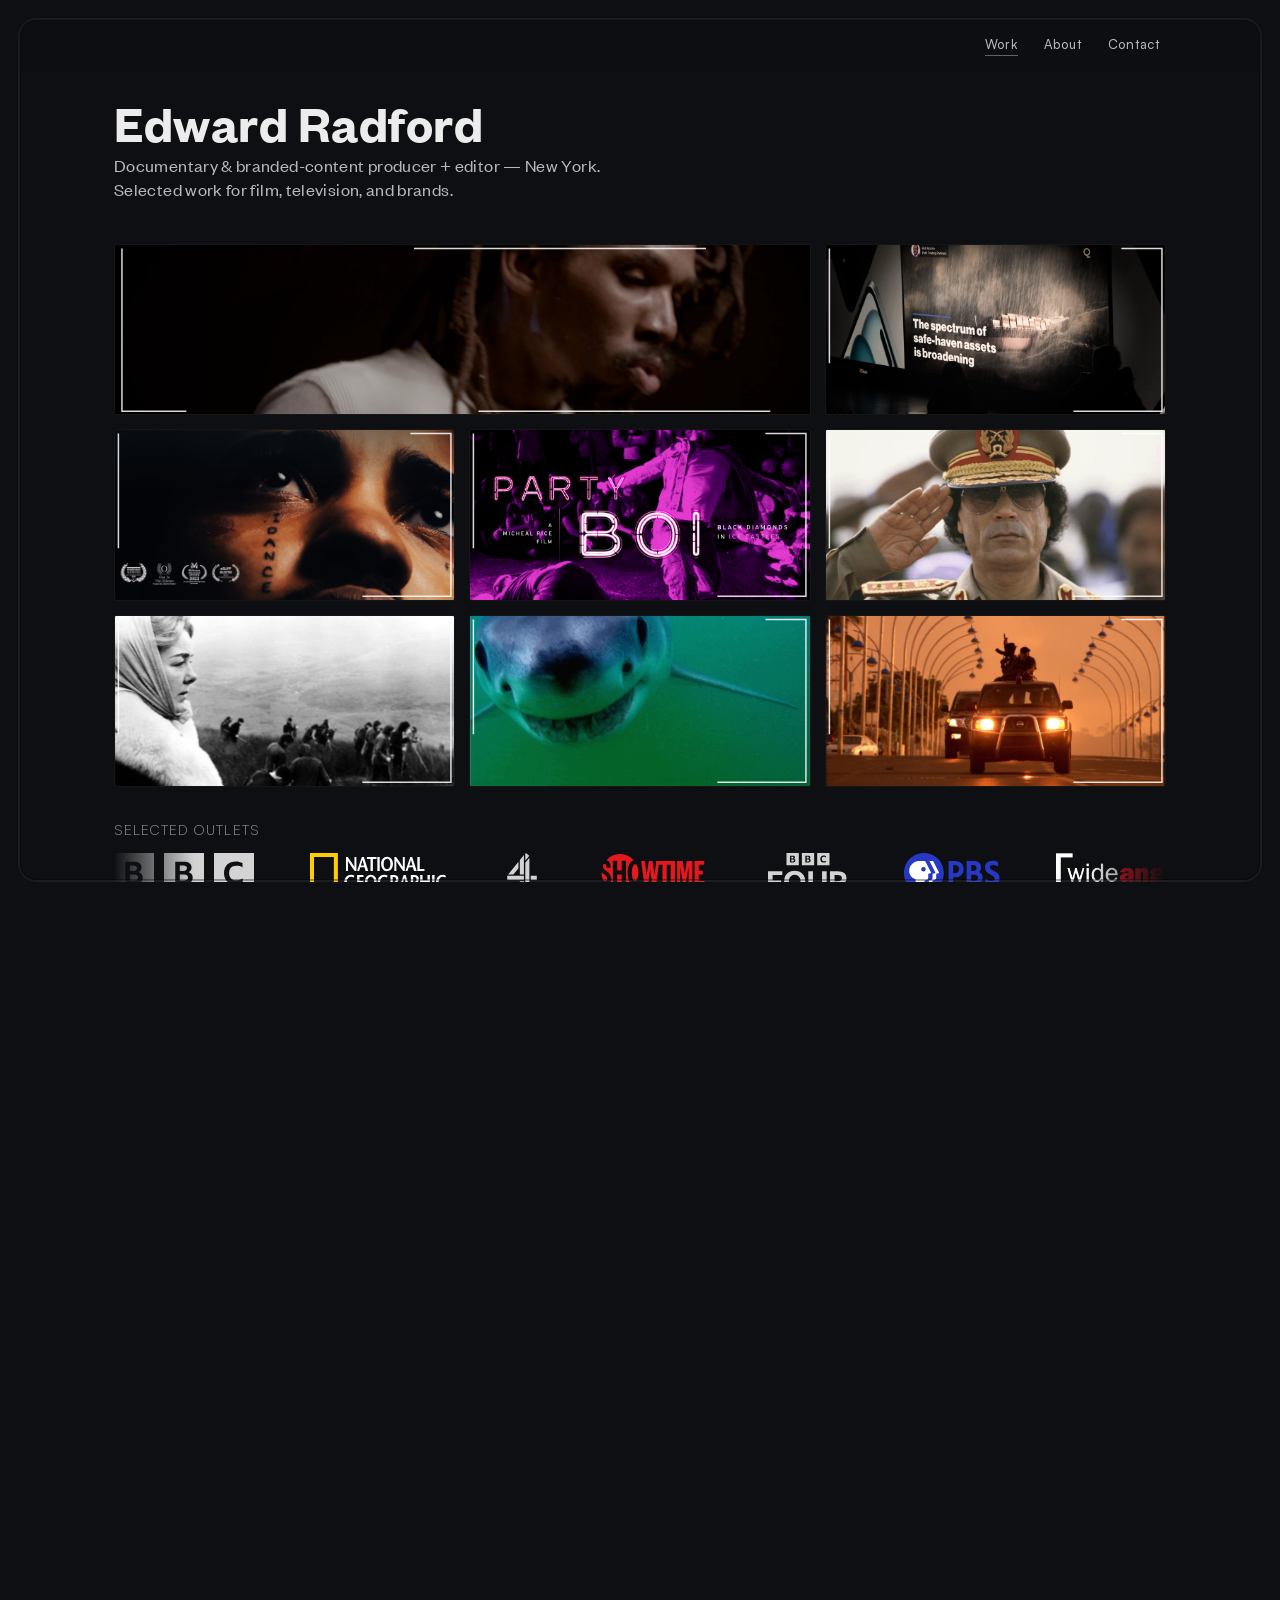
==== commit 1845a417: "Add Black Beach tile (Storyville / BBC4 + PBS Wide Angle) - New Black Beach entry: BBC4 + PBS + Wide" ====
--- a/index.html
+++ b/index.html
@@ -89,6 +89,7 @@
             <li><img class="logo--keep-color" src="assets/svg/showtime.svg" alt="Showtime"></li>
             <li><img src="assets/svg/bbc-four.svg" alt="BBC Four"></li>
             <li><img class="logo--keep-color" src="assets/svg/pbs.svg" alt="PBS"></li>
+            <li><img class="logo--keep-color" src="assets/wide-angle-logo.png" alt="Wide Angle"></li>
             <li><img class="logo--keep-color" src="assets/svg/channel-5-uk.svg" alt="Channel 5"></li>
             <li><img class="logo--keep-color" src="assets/svg/discovery.svg" alt="Discovery"></li>
             <li><img class="logo--sm" src="assets/svg/abc-australia.svg" alt="ABC Australia"></li>
@@ -101,6 +102,7 @@
             <li><img class="logo--keep-color" src="assets/svg/showtime.svg" alt=""></li>
             <li><img src="assets/svg/bbc-four.svg" alt=""></li>
             <li><img class="logo--keep-color" src="assets/svg/pbs.svg" alt=""></li>
+            <li><img class="logo--keep-color" src="assets/wide-angle-logo.png" alt=""></li>
             <li><img class="logo--keep-color" src="assets/svg/channel-5-uk.svg" alt=""></li>
             <li><img class="logo--keep-color" src="assets/svg/discovery.svg" alt=""></li>
             <li><img class="logo--sm" src="assets/svg/abc-australia.svg" alt=""></li>
--- a/site.css
+++ b/site.css
@@ -388,6 +388,22 @@
 
 .tile:hover{ border-color: rgba(255,255,255,.08); }
 
+/* Featured tile (e.g. most recent / award-winning) — spans 2 columns,
+   takes the row's natural height so it sits flush with its neighbour.
+   Aspect becomes ~4:1, a cinemascope banner that draws focus. */
+.tile--featured{
+  grid-column: span 2;
+  aspect-ratio: auto;
+}
+
+/* Stack the featured tile to full width on small screens */
+@media (max-width: 900px){
+  .tile--featured{ grid-column: span 2; }
+}
+@media (max-width: 520px){
+  .tile--featured{ grid-column: span 1; aspect-ratio: 2 / 1; }
+}
+
 .tile[aria-expanded="true"]{
   /* Border stays subtle — the SVG outline (below) is the active cue. */
   box-shadow:
@@ -519,6 +535,15 @@
   .drawer-panel + .drawer-panel{ border-left: 1px solid rgba(255,255,255,.10); }
   .drawer-panel:first-child{ padding-left: 0; }
   .drawer-panel:last-child{ padding-right: 0; }
+
+  /* Vertically center supporting panels (Awards / Press) against the metadata
+     column when their content is shorter. Excludes press-wide which spans
+     two columns and has its own internal grid. */
+  .drawer-cols .drawer-panel:not(:first-child):not(.press-wide){
+    display: flex;
+    flex-direction: column;
+    justify-content: center;
+  }
 }
 
 /* =========================================================================
@@ -551,6 +576,7 @@
 .broadcaster-logo.logo--xs{ height: 22px; max-width: 130px; }
 .broadcaster-logo.logo--sm{ height: 26px; max-width: 150px; }
 .broadcaster-logo.logo--lg{ height: 40px; max-width: 200px; }
+.broadcaster-logo.logo--xl{ height: 64px; max-width: 260px; }
 
 
 .meta-row{
@@ -577,7 +603,20 @@
   border-top: 0;
 }
 
-.credit{ margin-top: 10px; }
+/* When the credits panel has 4+ entries, flow them into 2 sub-columns
+   so long crew lists distribute horizontally instead of stacking. */
+.credits:has(.credit:nth-child(4)){
+  column-count: 2;
+  column-gap: 20px;
+}
+
+.credit{
+  margin-top: 10px;
+  break-inside: avoid;
+  -webkit-column-break-inside: avoid;
+}
+
+.credit:first-child{ margin-top: 0; }
 
 .credit-k{
   font-family: "Satoshi", system-ui, -apple-system, "SF Pro Display", Helvetica, Arial, sans-serif;
@@ -663,6 +702,13 @@
 .drawer-link:hover .list-top,
 .drawer-link:focus-visible .list-top{
   background-size: 100% 1px;
+}
+
+/* Press entries without a URL: render as plain text (no underline-on-hover) */
+.drawer-link.is-unlinked{ cursor: default; }
+.drawer-link.is-unlinked .list-top{
+  background-image: none;
+  transition: none;
 }
 
 .drawer-empty{
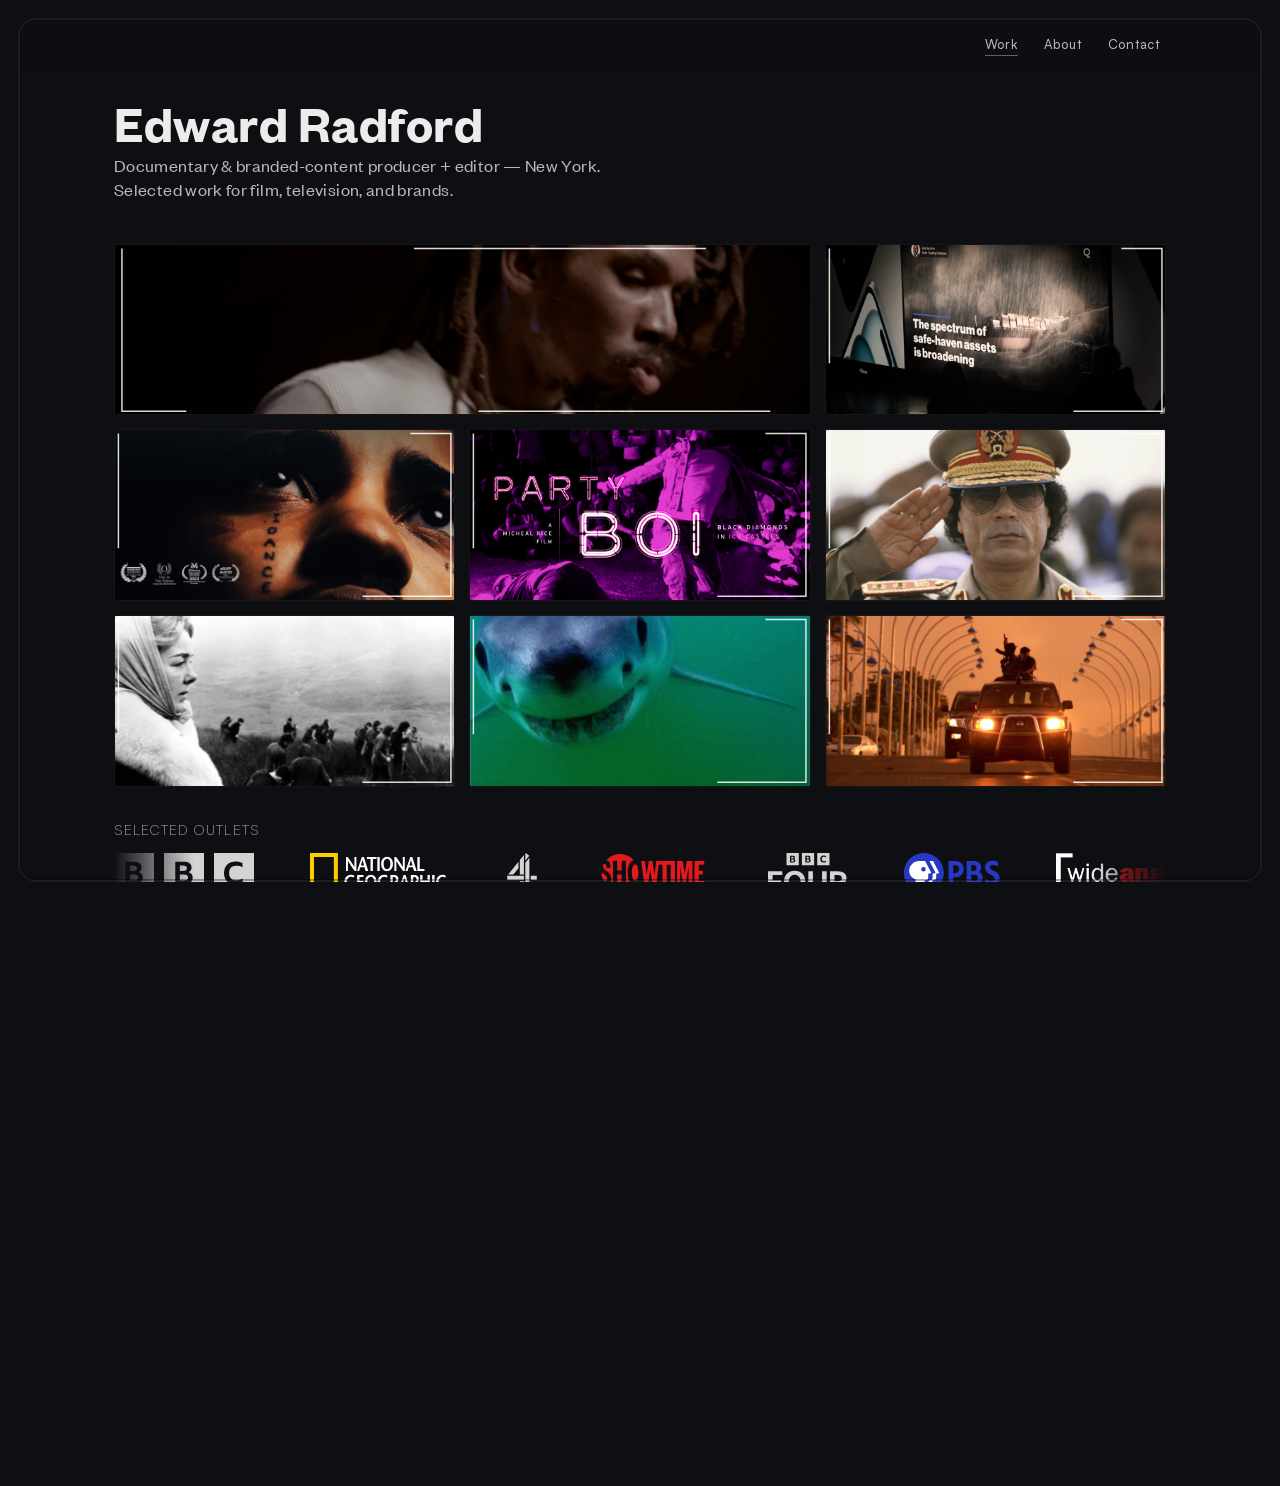
==== commit 5ecf955e: "Remove portrait from About section; let prose span full width Drops the .about-layout 2fr/1fr grid w" ====
--- a/index.html
+++ b/index.html
@@ -115,22 +115,16 @@
     <section class="section" id="about">
       <h2 class="section-title">About</h2>
 
-      <div class="about-layout">
-        <div class="about-text about-columns">
-          <p class="section-body">Edward Radford is an award-winning documentary and branded-content producer + editor based in New York City.</p>
-
-          <p class="section-body">Most recently, his creative for Bloomberg Media Studios was recognized by the Financial Communications Society with its <span class="award">Gold Award for Best Branded Content</span>.</p>
-
-          <p class="section-body">He produced <em>BLACK AS U R</em> (Executive Producer: Billy Porter), Micheal Rice’s kaleidoscopic journey through the fault lines of race, gender and sexuality in America. The film received, among other honours, the inaugural <span class="award">Out in the Silence Award</span> at Frameline 46, the <span class="award">Panavision Award for Outstanding Feature</span> at the 4th Micheaux Film Festival, and the <span class="award">Chevrolet Changemaker Award</span> at the 34th NewFest Film Festival.</p>
-
-          <p class="section-body">His previous feature documentary, <em>Party Boi: Black Diamonds in Ice Castles</em> (Director: Micheal Rice), was honoured with the <span class="award">Programmers’ Award for Best Documentary Feature</span> at the 28th Pan-African Arts &amp; Film Festival, as well as a <span class="award">Mayoral Citation from the City of Baltimore</span>.</p>
-
-          <p class="section-body">Prior to focusing on producing, he was one of London’s first-call editors and a sought-after director of photography. He edited the BBC4 <em>Storyville</em> feature documentaries <em>Black Beach</em> and <em>Mad Dog</em> (Director: Christopher Olgiati). <em>Endgames of a Psychopath</em> (Channel 4, Director: Paddy Wivell), which he both photographed and edited, received a five-star review from <em>The Times</em>.</p>
-        </div>
-
-        <figure class="about-portrait">
-          <img src="assets/edward-portrait.jpg" alt="Edward Radford at Stonehenge">
-        </figure>
+      <div class="about-text about-columns">
+        <p class="section-body">Edward Radford is an award-winning documentary and branded-content producer + editor based in New York City.</p>
+
+        <p class="section-body">Most recently, his creative for Bloomberg Media Studios was recognized by the Financial Communications Society with its <span class="award">Gold Award for Best Branded Content</span>.</p>
+
+        <p class="section-body">He produced <em>BLACK AS U R</em> (Executive Producer: Billy Porter), Micheal Rice’s kaleidoscopic journey through the fault lines of race, gender and sexuality in America. The film received, among other honours, the inaugural <span class="award">Out in the Silence Award</span> at Frameline 46, the <span class="award">Panavision Award for Outstanding Feature</span> at the 4th Micheaux Film Festival, and the <span class="award">Chevrolet Changemaker Award</span> at the 34th NewFest Film Festival.</p>
+
+        <p class="section-body">His previous feature documentary, <em>Party Boi: Black Diamonds in Ice Castles</em> (Director: Micheal Rice), was honoured with the <span class="award">Programmers’ Award for Best Documentary Feature</span> at the 28th Pan-African Arts &amp; Film Festival, as well as a <span class="award">Mayoral Citation from the City of Baltimore</span>.</p>
+
+        <p class="section-body">Prior to focusing on producing, he was one of London’s first-call editors and a sought-after director of photography. He edited the BBC4 <em>Storyville</em> feature documentaries <em>Black Beach</em> and <em>Mad Dog</em> (Director: Christopher Olgiati). <em>Endgames of a Psychopath</em> (Channel 4, Director: Paddy Wivell), which he both photographed and edited, received a five-star review from <em>The Times</em>.</p>
       </div>
     </section>
 
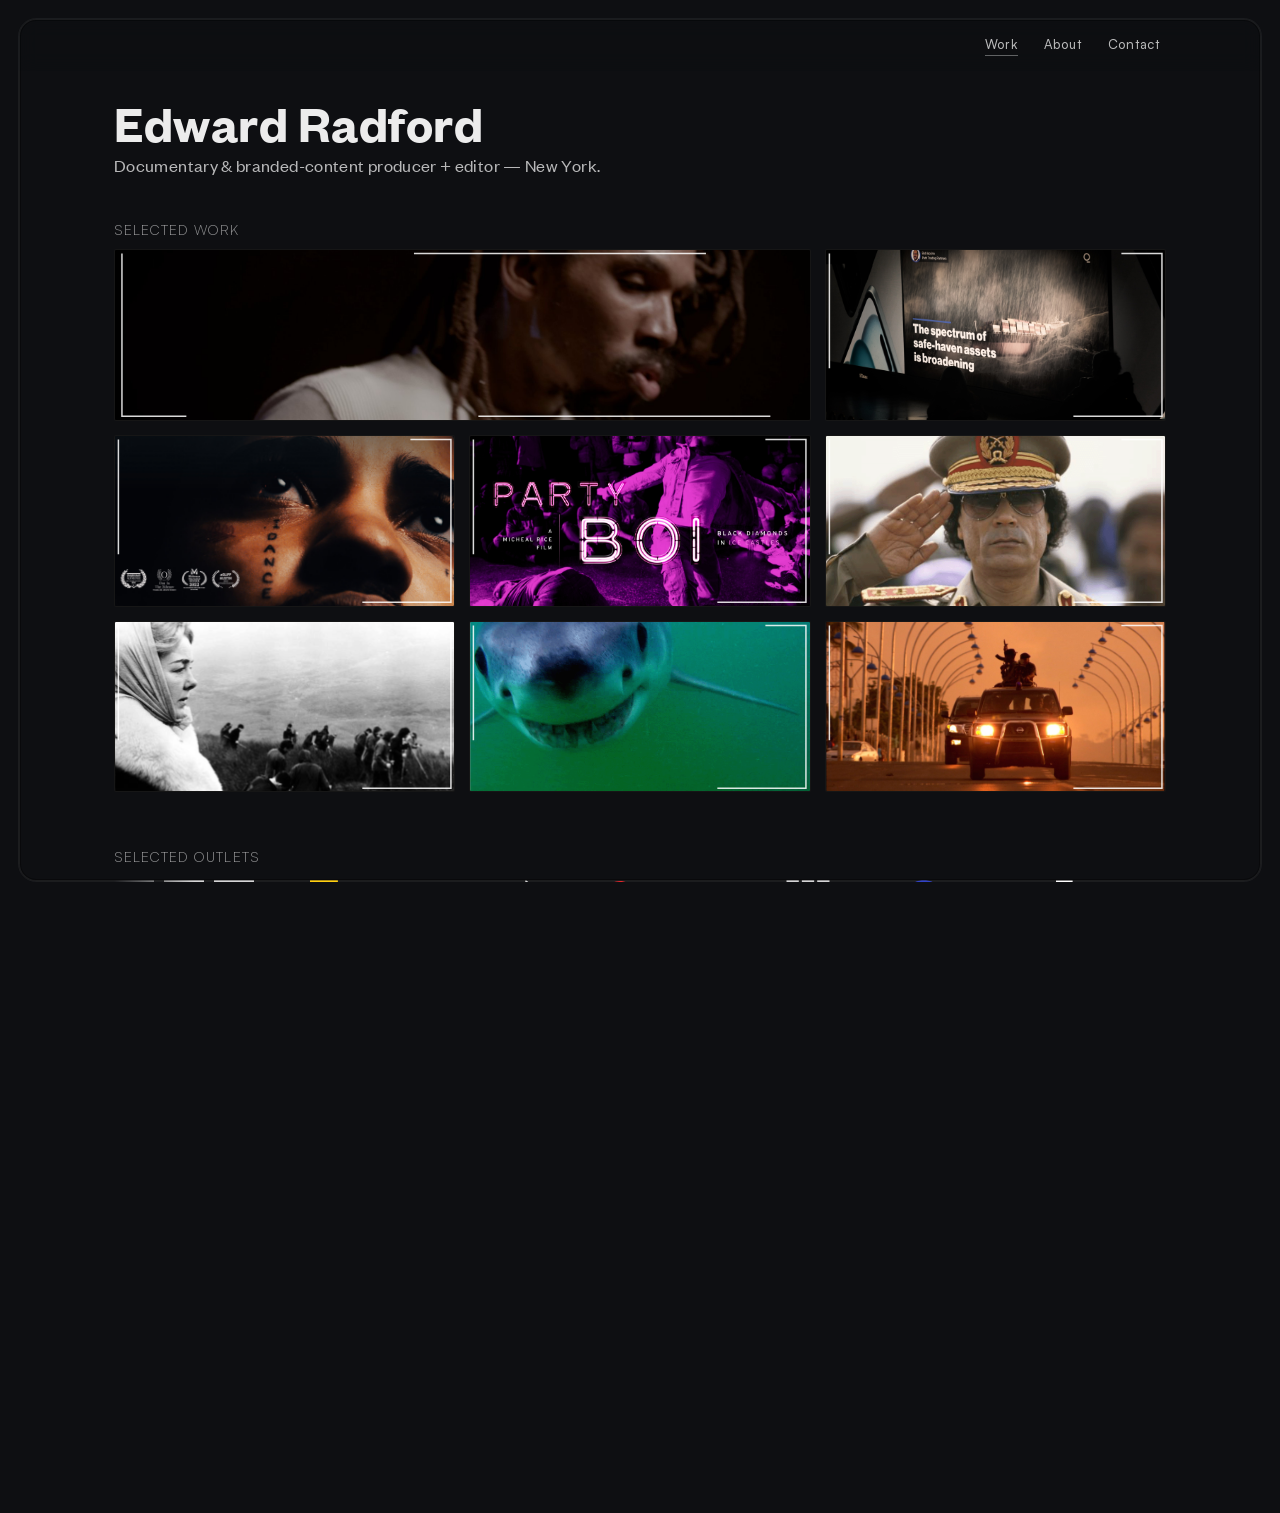
==== commit 5831bbf2: "Promote Work to its own section; trim heading to "Selected work" Wraps the mosaic in a <section clas" ====
--- a/index.html
+++ b/index.html
@@ -71,10 +71,12 @@
     <section class="hero" id="work">
       <h1 class="hero-title">Edward Radford</h1>
       <p class="hero-sub">Documentary &amp; branded-content producer + editor — New York.</p>
-      <p class="hero-sub">Selected work for film, television, and brands.</p>
-    </section>
-
-    <section class="mosaic" id="mosaic" aria-label="Work mosaic"></section>
+    </section>
+
+    <section class="section">
+      <h2 class="section-title">Selected work</h2>
+      <section class="mosaic" id="mosaic" aria-label="Work mosaic"></section>
+    </section>
 
 
     <section class="boast" aria-label="Selected outlets">
--- a/site.css
+++ b/site.css
@@ -363,7 +363,7 @@
 .mosaic{
   max-width: 1100px;
   margin: 0 auto;
-  padding: 32px 0 10px;
+  padding: 0 0 10px;
 
   display: grid;
   grid-template-columns: repeat(3, 1fr);
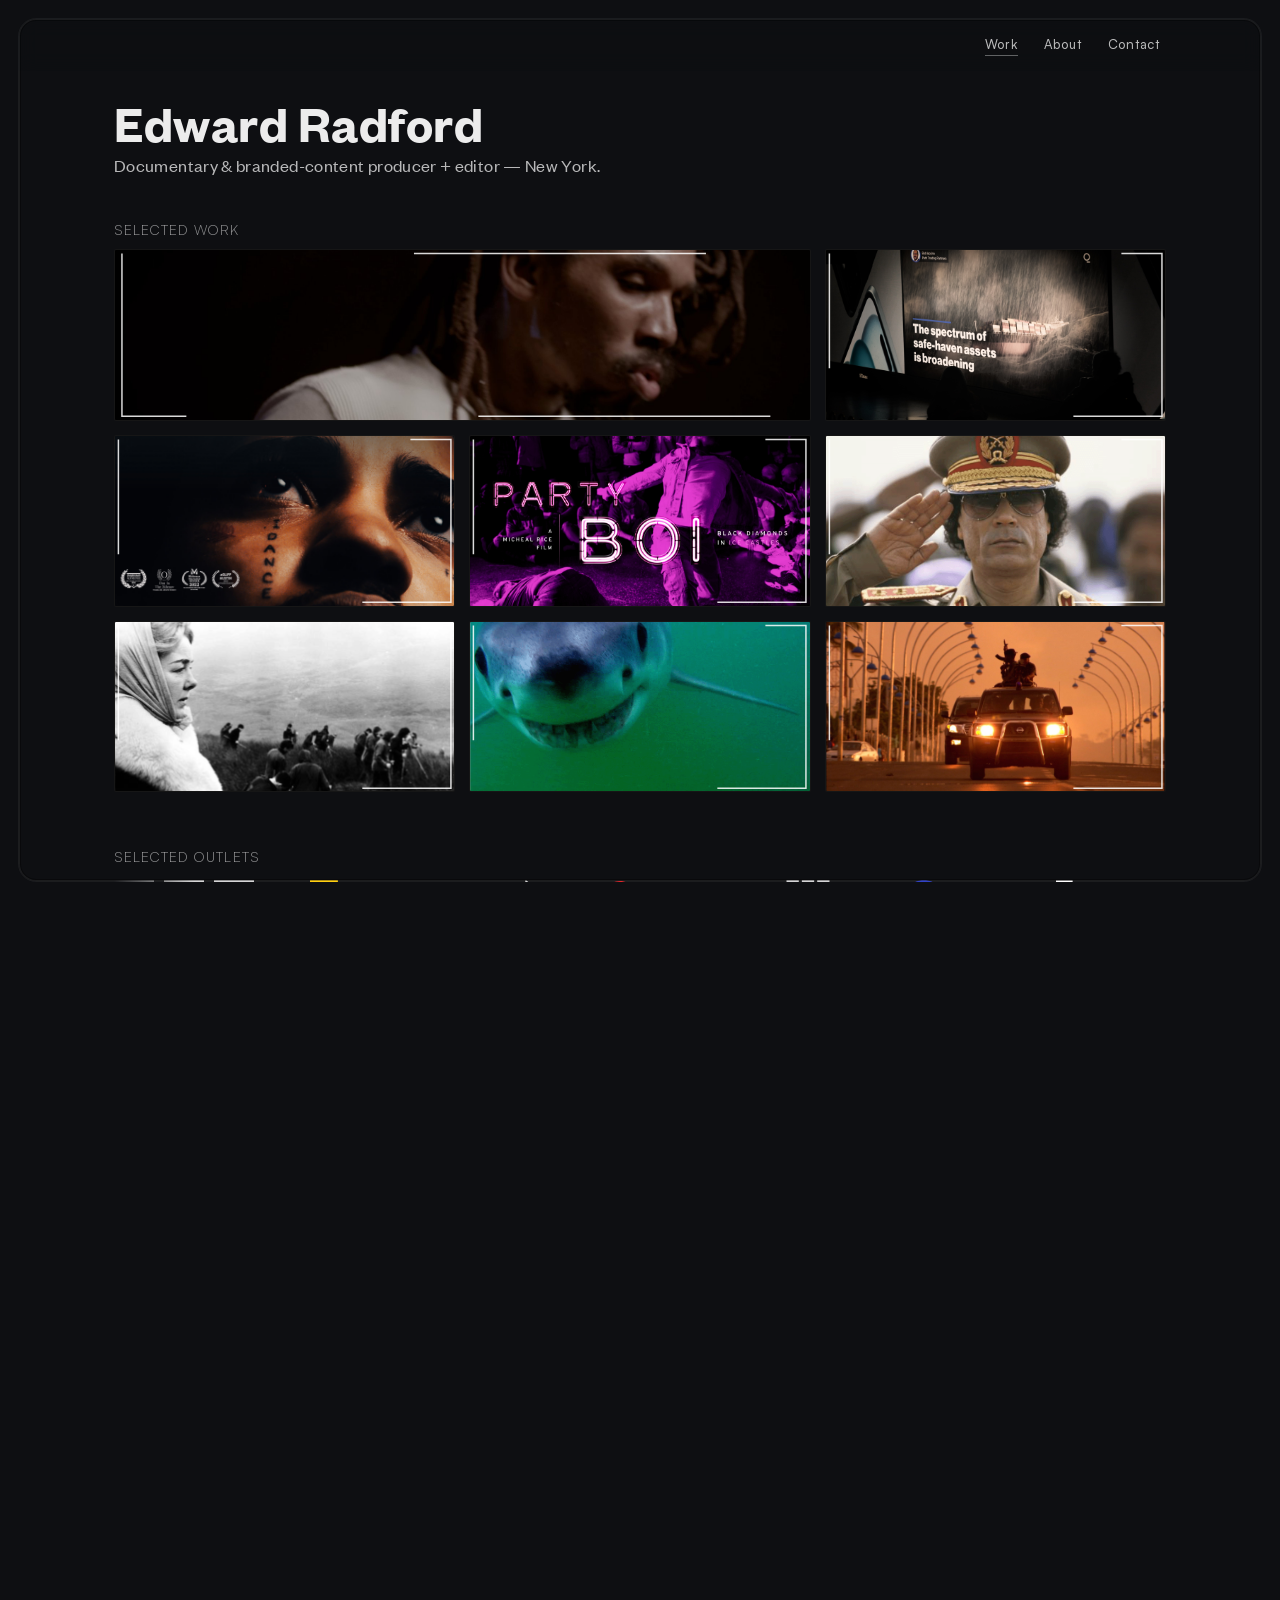
==== commit 9c1daeb8: "Add Selected awards section below About Six headline wins (2018–2026), newest-first, two-column at d" ====
--- a/index.html
+++ b/index.html
@@ -130,6 +130,36 @@
       </div>
     </section>
 
+    <section class="section" id="awards">
+      <h2 class="section-title">Selected awards</h2>
+      <ul class="awards-list">
+        <li>
+          <span class="award">Silver · Best Campaign — Non-Scripted &amp; Documentary</span>
+          <span class="awards-context">Telly Awards, 47th Annual · <em>YoungArts Presents: Joseph Webb</em> · 2026</span>
+        </li>
+        <li>
+          <span class="award">Gold · Best Branded Content</span>
+          <span class="awards-context">Financial Communications Society, 30th Portfolio Awards · Bloomberg · 2024</span>
+        </li>
+        <li>
+          <span class="award">Out in the Silence Award</span>
+          <span class="awards-context">Frameline 46 · <em>BLACK AS U R</em> · 2022</span>
+        </li>
+        <li>
+          <span class="award">Panavision Award for Outstanding Feature</span>
+          <span class="awards-context">4th Micheaux Film Festival · <em>BLACK AS U R</em> · 2022</span>
+        </li>
+        <li>
+          <span class="award">Chevrolet Changemaker Award</span>
+          <span class="awards-context">34th NewFest · <em>BLACK AS U R</em> · 2022</span>
+        </li>
+        <li>
+          <span class="award">Programmers’ Award · Best Documentary Feature</span>
+          <span class="awards-context">28th Pan-African Arts &amp; Film Festival · <em>Party Boi: Black Diamonds in Ice Castles</em> · 2018</span>
+        </li>
+      </ul>
+    </section>
+
     <section class="section" id="contact">
       <h2 class="section-title">Contact</h2>
       <ul class="contact-list" aria-label="Profile links">
--- a/site.css
+++ b/site.css
@@ -1004,11 +1004,44 @@
   border-radius: 2px;
 }
 
-/* Highlighted award names within prose */
-.about-text .award{
+/* Highlighted award names — inline in prose, and as the lead line of
+   each entry in the Selected awards list. */
+.award{
   color: rgba(255, 255, 255, 0.95);
   border-bottom: 1px solid rgba(255, 255, 255, 0.30);
   padding-bottom: 1px;
+}
+
+/* Selected awards list — two-column at desktop, single at mobile */
+.awards-list{
+  list-style: none;
+  margin: 10px 0 0;
+  padding: 0;
+  column-count: 2;
+  column-gap: 44px;
+}
+
+.awards-list li{
+  break-inside: avoid;
+  -webkit-column-break-inside: avoid;
+  margin: 0 0 16px;
+}
+
+.awards-list .award{
+  display: inline-block;
+  line-height: 1.35;
+}
+
+.awards-context{
+  display: block;
+  margin-top: 4px;
+  color: rgba(255,255,255,.55);
+  font-size: 13px;
+  line-height: 1.45;
+}
+
+@media (max-width: 900px){
+  .awards-list{ column-count: 1; }
 }
 
 @media (max-width: 900px){
